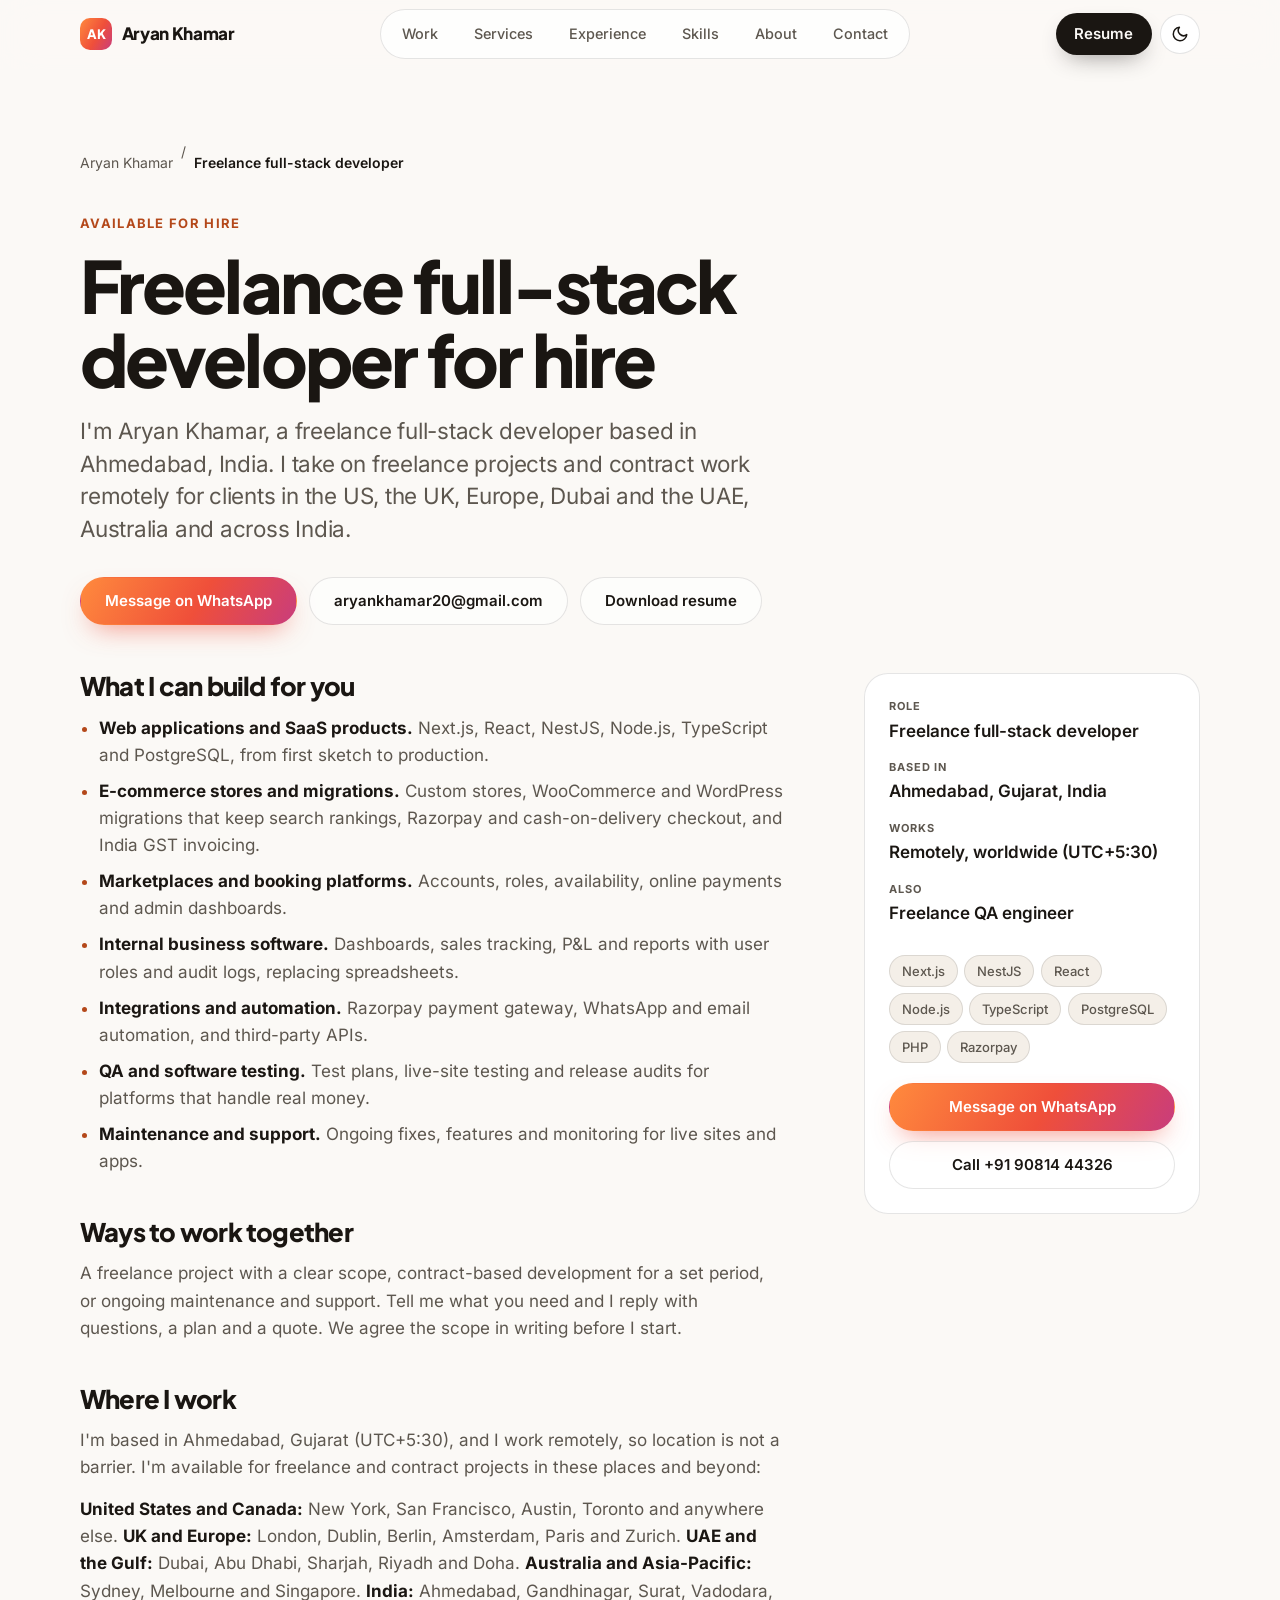
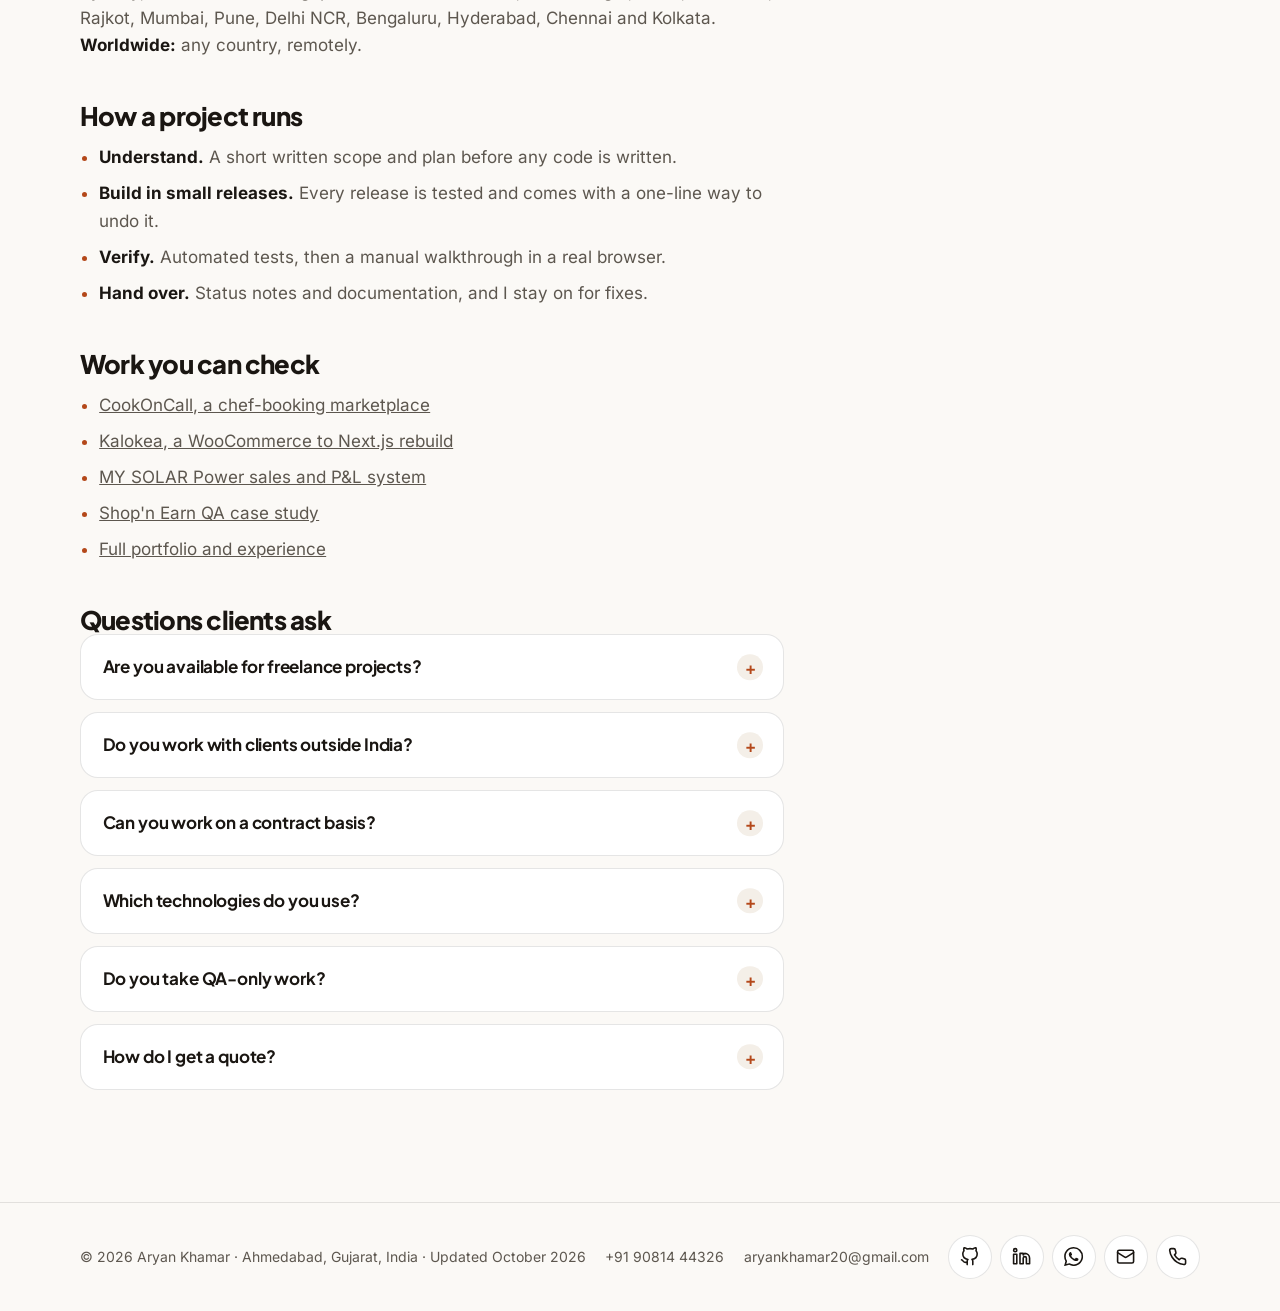
==== freelance-full-stack-developer/index.html @ 91a492bd "Portfolio site for aryankhamar.dev Hand-written static site (HTML, CSS, JS) with case studies, hire " ====
<!doctype html>
<html lang="en">
<head>
<meta charset="utf-8">
<meta name="viewport" content="width=device-width, initial-scale=1">
<title>Hire a Remote Freelance Full-Stack Developer | Aryan Khamar</title>
<meta name="description" content="Hire a remote freelance full-stack developer from India: Next.js, NestJS and PostgreSQL apps, e-commerce and QA for the US, UK, Europe, Dubai and Australia.">
<link rel="canonical" href="https://aryankhamar.dev/freelance-full-stack-developer/">
<meta name="robots" content="index, follow, max-image-preview:large, max-snippet:-1, max-video-preview:-1">
<meta name="author" content="Aryan Khamar">
<meta name="color-scheme" content="light dark">
<meta name="theme-color" content="#fbfaf8" media="(prefers-color-scheme: light)">
<meta name="theme-color" content="#121110" media="(prefers-color-scheme: dark)">
<meta name="geo.region" content="IN-GJ">
<meta name="geo.placename" content="Ahmedabad">
<link rel="icon" type="image/svg+xml" href="../favicon.svg">
<link rel="icon" type="image/png" sizes="32x32" href="../favicon-32.png">
<link rel="apple-touch-icon" href="../apple-touch-icon.png">
<link rel="manifest" href="../site.webmanifest">
<meta property="og:type" content="website">
<meta property="og:site_name" content="Aryan Khamar">
<meta property="og:locale" content="en_IN">
<meta property="og:title" content="Hire a Remote Freelance Full-Stack Developer | Aryan Khamar">
<meta property="og:description" content="Hire a remote freelance full-stack developer from India: Next.js, NestJS and PostgreSQL apps, e-commerce and QA for the US, UK, Europe, Dubai and Australia.">
<meta property="og:url" content="https://aryankhamar.dev/freelance-full-stack-developer/">
<meta property="og:image" content="https://aryankhamar.dev/og-image.jpg">
<meta property="og:image:type" content="image/jpeg">
<meta property="og:image:width" content="1200">
<meta property="og:image:height" content="630">
<meta property="og:image:alt" content="Aryan Khamar, remote freelance full-stack developer from India">
<meta name="twitter:card" content="summary_large_image">
<meta name="twitter:title" content="Hire a Remote Freelance Full-Stack Developer | Aryan Khamar">
<meta name="twitter:description" content="Hire a remote freelance full-stack developer from India: Next.js, NestJS and PostgreSQL apps, e-commerce and QA for the US, UK, Europe, Dubai and Australia.">
<meta name="twitter:image" content="https://aryankhamar.dev/og-image.jpg">
<script>
  (function () {
    var d = document.documentElement;
    d.classList.add('js');
    try {
      var t = localStorage.getItem('theme');
      if (t !== 'light' && t !== 'dark') t = matchMedia('(prefers-color-scheme: dark)').matches ? 'dark' : 'light';
      d.setAttribute('data-theme', t);
    } catch (e) {}
  })();
</script>
<link rel="preload" href="../fonts/inter.woff2" as="font" type="font/woff2" crossorigin>
<link rel="preload" href="../fonts/plus-jakarta-sans.woff2" as="font" type="font/woff2" crossorigin>
<link rel="stylesheet" href="../styles.css">
<script type="application/ld+json">
{
  "@context": "https://schema.org",
  "@graph": [
    {
      "@type": "WebPage",
      "@id": "https://aryankhamar.dev/freelance-full-stack-developer/#webpage",
      "url": "https://aryankhamar.dev/freelance-full-stack-developer/",
      "name": "Hire a Remote Freelance Full-Stack Developer | Aryan Khamar",
      "description": "Hire a remote freelance full-stack developer from India: Next.js, NestJS and PostgreSQL apps, e-commerce and QA for the US, UK, Europe, Dubai and Australia.",
      "inLanguage": "en",
      "dateModified": "2026-10-22",
      "isPartOf": {
        "@id": "https://aryankhamar.dev/#website"
      },
      "author": {
        "@id": "https://aryankhamar.dev/#person"
      },
      "about": {
        "@id": "https://aryankhamar.dev/#service"
      },
      "breadcrumb": {
        "@id": "https://aryankhamar.dev/freelance-full-stack-developer/#breadcrumb"
      },
      "primaryImageOfPage": {
        "@type": "ImageObject",
        "url": "https://aryankhamar.dev/og-image.jpg"
      }
    },
    {
      "@type": "BreadcrumbList",
      "@id": "https://aryankhamar.dev/freelance-full-stack-developer/#breadcrumb",
      "itemListElement": [
        {
          "@type": "ListItem",
          "position": 1,
          "name": "Aryan Khamar",
          "item": "https://aryankhamar.dev/"
        },
        {
          "@type": "ListItem",
          "position": 2,
          "name": "Freelance full-stack developer",
          "item": "https://aryankhamar.dev/freelance-full-stack-developer/"
        }
      ]
    },
    {
      "@type": "FAQPage",
      "@id": "https://aryankhamar.dev/freelance-full-stack-developer/#faq",
      "mainEntity": [
        {
          "@type": "Question",
          "name": "Are you available for freelance projects?",
          "acceptedAnswer": {
            "@type": "Answer",
            "text": "Yes. I take on freelance projects and contract work: web applications, e-commerce stores, internal business software and QA testing. Message me on WhatsApp or email with what you need."
          }
        },
        {
          "@type": "Question",
          "name": "Do you work with clients outside India?",
          "acceptedAnswer": {
            "@type": "Answer",
            "text": "Yes. I take on remote work from clients in the US, the UK, Europe, Dubai and the UAE, Australia and anywhere else, over video calls, Slack, WhatsApp and email, with weekly written updates. I'm in India (UTC+5:30), which overlaps well with UAE, UK and European working hours."
          }
        },
        {
          "@type": "Question",
          "name": "Can you work on a contract basis?",
          "acceptedAnswer": {
            "@type": "Answer",
            "text": "Yes. I can take a fixed-scope project, a contract for a set period, or ongoing maintenance and support for a live product. We agree the scope and terms in writing before I start."
          }
        },
        {
          "@type": "Question",
          "name": "Which technologies do you use?",
          "acceptedAnswer": {
            "@type": "Answer",
            "text": "TypeScript, Next.js, React, NestJS, Node.js, PHP, PostgreSQL, Supabase, Redis, Razorpay, Cloudflare and Railway. I choose the stack to fit the project."
          }
        },
        {
          "@type": "Question",
          "name": "Do you take QA-only work?",
          "acceptedAnswer": {
            "@type": "Answer",
            "text": "Yes. I plan and run QA for live platforms: a written test plan, safe live-site testing, a severity-ranked defect log and developer-ready bug reports."
          }
        },
        {
          "@type": "Question",
          "name": "How do I get a quote?",
          "acceptedAnswer": {
            "@type": "Answer",
            "text": "Send a short description of the project by WhatsApp or email. I reply with questions, a plan and a quote."
          }
        }
      ]
    }
  ]
}
</script>
</head>
<body>
<a class="skip" href="#main">Skip to content</a>
<svg class="sprite" aria-hidden="true" focusable="false"><defs>
<symbol id="i-github" viewBox="0 0 24 24"><path d="M9 19c-5 1.5-5-2.5-7-3m14 6v-3.87a3.37 3.37 0 0 0-.94-2.61c3.14-.35 6.44-1.54 6.44-7A5.44 5.44 0 0 0 20 4.77 5.07 5.07 0 0 0 19.91 1S18.73.65 16 2.48a13.38 13.38 0 0 0-7 0C6.27.65 5.09 1 5.09 1A5.07 5.07 0 0 0 5 4.77a5.44 5.44 0 0 0-1.5 3.78c0 5.42 3.3 6.61 6.44 7A3.37 3.37 0 0 0 9 18.13V22"/></symbol>
<symbol id="i-linkedin" viewBox="0 0 24 24"><path d="M16 8a6 6 0 0 1 6 6v7h-4v-7a2 2 0 0 0-2-2 2 2 0 0 0-2 2v7h-4V8h4v1.98A5.5 5.5 0 0 1 16 8Z"/><rect width="4" height="12" x="2" y="9"/><circle cx="4" cy="4" r="2"/></symbol>
<symbol id="i-instagram" viewBox="0 0 24 24"><rect width="20" height="20" x="2" y="2" rx="5" ry="5"/><path d="M16 11.37A4 4 0 1 1 12.63 8 4 4 0 0 1 16 11.37Z"/><path d="M17.5 6.5h.01"/></symbol>
<symbol id="i-mail" viewBox="0 0 24 24"><rect width="20" height="16" x="2" y="4" rx="2"/><path d="m22 7-8.97 5.7a1.94 1.94 0 0 1-2.06 0L2 7"/></symbol>
<symbol id="i-phone" viewBox="0 0 24 24"><path d="M22 16.92v3a2 2 0 0 1-2.18 2 19.79 19.79 0 0 1-8.63-3.07 19.5 19.5 0 0 1-6-6 19.79 19.79 0 0 1-3.07-8.67A2 2 0 0 1 4.11 2h3a2 2 0 0 1 2 1.72c.127.96.361 1.903.7 2.81a2 2 0 0 1-.45 2.11L8.09 9.91a16 16 0 0 0 6 6l1.27-1.27a2 2 0 0 1 2.11-.45c.907.339 1.85.573 2.81.7A2 2 0 0 1 22 16.92Z"/></symbol>
<symbol id="i-whatsapp" viewBox="0 0 24 24"><path fill="currentColor" stroke="none" d="M17.472 14.382c-.297-.149-1.758-.867-2.03-.967-.273-.099-.471-.148-.67.15-.197.297-.767.966-.94 1.164-.173.199-.347.223-.644.075-.297-.15-1.255-.463-2.39-1.475-.883-.788-1.48-1.761-1.653-2.059-.173-.297-.018-.458.13-.606.134-.133.298-.347.446-.52.149-.174.198-.298.298-.497.099-.198.05-.371-.025-.52-.075-.149-.669-1.612-.916-2.207-.242-.579-.487-.5-.669-.51-.173-.008-.371-.01-.57-.01-.198 0-.52.074-.792.372-.272.297-1.04 1.016-1.04 2.479 0 1.462 1.065 2.875 1.213 3.074.149.198 2.096 3.2 5.077 4.487.709.306 1.262.489 1.694.625.712.227 1.36.195 1.871.118.571-.085 1.758-.719 2.006-1.413.248-.694.248-1.289.173-1.413-.074-.124-.272-.198-.57-.347m-5.421 7.403h-.004a9.87 9.87 0 01-5.031-1.378l-.361-.214-3.741.982.998-3.648-.235-.374a9.86 9.86 0 01-1.51-5.26c.001-5.45 4.436-9.884 9.888-9.884 2.64 0 5.122 1.03 6.988 2.898a9.825 9.825 0 012.893 6.994c-.003 5.45-4.437 9.884-9.885 9.884m8.413-18.297A11.815 11.815 0 0012.05 0C5.495 0 .16 5.335.157 11.892c0 2.096.547 4.142 1.588 5.945L.057 24l6.305-1.654a11.882 11.882 0 005.683 1.448h.005c6.554 0 11.89-5.335 11.893-11.893a11.821 11.821 0 00-3.48-8.413Z"/></symbol>
<symbol id="i-pin" viewBox="0 0 24 24"><path d="M20 10c0 4.993-5.539 10.193-7.399 11.799a1 1 0 0 1-1.202 0C9.539 20.193 4 14.993 4 10a8 8 0 0 1 16 0Z"/><circle cx="12" cy="10" r="3"/></symbol>
</defs></svg>
<div class="progress" id="progress" aria-hidden="true"></div>

<header class="site-header" id="top">
  <div class="wrap bar">
    <a class="brand" href="../"><i aria-hidden="true">AK</i><span class="brand-name">Aryan Khamar</span></a>
    <nav class="nav" id="nav" aria-label="Main">
      <a href="../#work">Work</a>
      <a href="../#services">Services</a>
      <a href="../#experience">Experience</a>
      <a href="../#skills">Skills</a>
      <a href="../#about">About</a>
      <a href="../#contact">Contact</a>
      <a class="nav-extra" href="tel:+919081444326">Call +91 90814 44326</a>
    </nav>
    <div class="bar-actions">
      <a class="btn btn-primary btn-sm" href="../Aryan-Khamar-Resume.pdf" download>Resume</a>
      <button class="icon-btn theme-btn" id="themeBtn" type="button" aria-label="Switch colour theme">
        <svg class="moon" viewBox="0 0 24 24" fill="none" stroke="currentColor" stroke-width="2" stroke-linecap="round" stroke-linejoin="round" aria-hidden="true"><path d="M21 12.8A9 9 0 1 1 11.2 3a7 7 0 0 0 9.8 9.8Z"/></svg>
        <svg class="sun" viewBox="0 0 24 24" fill="none" stroke="currentColor" stroke-width="2" stroke-linecap="round" aria-hidden="true"><circle cx="12" cy="12" r="4"/><path d="M12 2v2M12 20v2M4.9 4.9l1.4 1.4M17.7 17.7l1.4 1.4M2 12h2M20 12h2M4.9 19.1l1.4-1.4M17.7 6.3l1.4-1.4"/></svg>
      </button>
      <button class="icon-btn menu-btn" id="menuBtn" type="button" aria-label="Open menu" aria-expanded="false" aria-controls="nav">
        <svg viewBox="0 0 24 24" fill="none" stroke="currentColor" stroke-width="2" stroke-linecap="round" aria-hidden="true"><path d="M4 7h16M4 12h16M4 17h16"/></svg>
      </button>
    </div>
  </div>
</header>

<main id="main">
  <section class="case-hero">
    <div class="wrap">
      <nav class="crumbs" aria-label="Breadcrumb"><a href="../">Aryan Khamar</a><span aria-hidden="true">/</span><span aria-current="page">Freelance full-stack developer</span></nav>
      <p class="eyebrow">Available for hire</p>
      <h1 class="case-title">Freelance full-stack developer for hire</h1>
      <p class="case-lead">I'm Aryan Khamar, a freelance full-stack developer based in Ahmedabad, India. I take on freelance projects and contract work remotely for clients in the US, the UK, Europe, Dubai and the UAE, Australia and across India.</p>
      <div class="cta"><a class="btn btn-grad" href="https://wa.me/919081444326?text=Hi%20Aryan%2C%20I%20saw%20your%20portfolio%20and%20would%20like%20to%20talk%20about%20a%20project." target="_blank" rel="noopener noreferrer">Message on WhatsApp</a><a class="btn btn-ghost" href="mailto:aryankhamar20@gmail.com">aryankhamar20@gmail.com</a><a class="btn btn-ghost" href="../Aryan-Khamar-Resume.pdf" download>Download resume</a></div>
    </div>
  </section>

  <section class="case-main">
    <div class="wrap case-body">
      <article class="prose">
        <h2>What I can build for you</h2>
        <ul><li><strong>Web applications and SaaS products.</strong> Next.js, React, NestJS, Node.js, TypeScript and PostgreSQL, from first sketch to production.</li><li><strong>E-commerce stores and migrations.</strong> Custom stores, WooCommerce and WordPress migrations that keep search rankings, Razorpay and cash-on-delivery checkout, and India GST invoicing.</li><li><strong>Marketplaces and booking platforms.</strong> Accounts, roles, availability, online payments and admin dashboards.</li><li><strong>Internal business software.</strong> Dashboards, sales tracking, P&amp;L and reports with user roles and audit logs, replacing spreadsheets.</li><li><strong>Integrations and automation.</strong> Razorpay payment gateway, WhatsApp and email automation, and third-party APIs.</li><li><strong>QA and software testing.</strong> Test plans, live-site testing and release audits for platforms that handle real money.</li><li><strong>Maintenance and support.</strong> Ongoing fixes, features and monitoring for live sites and apps.</li></ul>
        <h2>Ways to work together</h2>
        <p>A freelance project with a clear scope, contract-based development for a set period, or ongoing maintenance and support. Tell me what you need and I reply with questions, a plan and a quote. We agree the scope in writing before I start.</p>
        <h2>Where I work</h2>
        <p>I'm based in Ahmedabad, Gujarat (UTC+5:30), and I work remotely, so location is not a barrier. I'm available for freelance and contract projects in these places and beyond:</p>
        <p><strong>United States and Canada:</strong> New York, San Francisco, Austin, Toronto and anywhere else. <strong>UK and Europe:</strong> London, Dublin, Berlin, Amsterdam, Paris and Zurich. <strong>UAE and the Gulf:</strong> Dubai, Abu Dhabi, Sharjah, Riyadh and Doha. <strong>Australia and Asia-Pacific:</strong> Sydney, Melbourne and Singapore. <strong>India:</strong> Ahmedabad, Gandhinagar, Surat, Vadodara, Rajkot, Mumbai, Pune, Delhi NCR, Bengaluru, Hyderabad, Chennai and Kolkata. <strong>Worldwide:</strong> any country, remotely.</p>
        <h2>How a project runs</h2>
        <ul><li><strong>Understand.</strong> A short written scope and plan before any code is written.</li><li><strong>Build in small releases.</strong> Every release is tested and comes with a one-line way to undo it.</li><li><strong>Verify.</strong> Automated tests, then a manual walkthrough in a real browser.</li><li><strong>Hand over.</strong> Status notes and documentation, and I stay on for fixes.</li></ul>
        <h2>Work you can check</h2>
        <ul><li><a href="../work/cookoncall/">CookOnCall, a chef-booking marketplace</a></li><li><a href="../work/kalokea/">Kalokea, a WooCommerce to Next.js rebuild</a></li><li><a href="../work/my-solar-sales-pl-system/">MY SOLAR Power sales and P&amp;L system</a></li><li><a href="../work/shopnearn-qa/">Shop'n Earn QA case study</a></li><li><a href="../">Full portfolio and experience</a></li></ul>
        <h2>Questions clients ask</h2>
        <div class="faq-list">
        <details class="faq-item"><summary>Are you available for freelance projects?</summary><p>Yes. I take on freelance projects and contract work: web applications, e-commerce stores, internal business software and QA testing. Message me on WhatsApp or email with what you need.</p></details>
        <details class="faq-item"><summary>Do you work with clients outside India?</summary><p>Yes. I take on remote work from clients in the US, the UK, Europe, Dubai and the UAE, Australia and anywhere else, over video calls, Slack, WhatsApp and email, with weekly written updates. I'm in India (UTC+5:30), which overlaps well with UAE, UK and European working hours.</p></details>
        <details class="faq-item"><summary>Can you work on a contract basis?</summary><p>Yes. I can take a fixed-scope project, a contract for a set period, or ongoing maintenance and support for a live product. We agree the scope and terms in writing before I start.</p></details>
        <details class="faq-item"><summary>Which technologies do you use?</summary><p>TypeScript, Next.js, React, NestJS, Node.js, PHP, PostgreSQL, Supabase, Redis, Razorpay, Cloudflare and Railway. I choose the stack to fit the project.</p></details>
        <details class="faq-item"><summary>Do you take QA-only work?</summary><p>Yes. I plan and run QA for live platforms: a written test plan, safe live-site testing, a severity-ranked defect log and developer-ready bug reports.</p></details>
        <details class="faq-item"><summary>How do I get a quote?</summary><p>Send a short description of the project by WhatsApp or email. I reply with questions, a plan and a quote.</p></details>
        </div>
      </article>
      <aside class="case-aside" aria-label="Contact">
        <div class="aside-card">
          <dl class="meta-list"><div><dt>Role</dt><dd>Freelance full-stack developer</dd></div><div><dt>Based in</dt><dd>Ahmedabad, Gujarat, India</dd></div><div><dt>Works</dt><dd>Remotely, worldwide (UTC+5:30)</dd></div><div><dt>Also</dt><dd>Freelance QA engineer</dd></div></dl>
          <ul class="chips" aria-label="Technology"><li>Next.js</li><li>NestJS</li><li>React</li><li>Node.js</li><li>TypeScript</li><li>PostgreSQL</li><li>PHP</li><li>Razorpay</li></ul>
          <div class="aside-cta"><a class="btn btn-grad" href="https://wa.me/919081444326?text=Hi%20Aryan%2C%20I%20saw%20your%20portfolio%20and%20would%20like%20to%20talk%20about%20a%20project." target="_blank" rel="noopener noreferrer">Message on WhatsApp</a><a class="btn btn-ghost" href="tel:+919081444326">Call +91 90814 44326</a></div>
        </div>
      </aside>
    </div>
  </section>
</main>

<footer class="site-footer">
  <div class="wrap foot">
    <span>© <span id="year">2026</span> Aryan Khamar · Ahmedabad, Gujarat, India · Updated October 2026</span>
    <span class="foot-contact"><a href="tel:+919081444326">+91 90814 44326</a><a href="mailto:aryankhamar20@gmail.com">aryankhamar20@gmail.com</a></span>
    <ul class="social" aria-label="Find me online"><li><a href="https://github.com/aryankhamar20-cloud" target="_blank" rel="me noopener noreferrer" aria-label="GitHub: github.com/aryankhamar20-cloud" title="GitHub"><svg aria-hidden="true"><use href="#i-github"/></svg></a></li><li><a href="https://linkedin.com/in/aryan-khamar" target="_blank" rel="me noopener noreferrer" aria-label="LinkedIn: linkedin.com/in/aryan-khamar" title="LinkedIn"><svg aria-hidden="true"><use href="#i-linkedin"/></svg></a></li><li><a href="https://wa.me/919081444326?text=Hi%20Aryan%2C%20I%20saw%20your%20portfolio%20and%20would%20like%20to%20talk%20about%20a%20project." target="_blank" rel="me noopener noreferrer" aria-label="WhatsApp: +91 90814 44326" title="WhatsApp"><svg aria-hidden="true"><use href="#i-whatsapp"/></svg></a></li><li><a href="mailto:aryankhamar20@gmail.com" aria-label="Email: aryankhamar20@gmail.com" title="Email"><svg aria-hidden="true"><use href="#i-mail"/></svg></a></li><li><a href="tel:+919081444326" aria-label="Call: +91 90814 44326" title="Call"><svg aria-hidden="true"><use href="#i-phone"/></svg></a></li></ul>
  </div>
</footer>
<a class="fab" href="https://wa.me/919081444326?text=Hi%20Aryan%2C%20I%20saw%20your%20portfolio%20and%20would%20like%20to%20talk%20about%20a%20project." target="_blank" rel="noopener noreferrer" aria-label="Chat with Aryan on WhatsApp"><svg aria-hidden="true"><use href="#i-whatsapp"/></svg></a>

<script src="../script.js" defer></script>
</body>
</html>
---- styles.css ----
/* Aryan Khamar portfolio, v2. Hand-written, no framework. Edit the tokens in :root to retheme. */
@font-face { font-family: "Inter"; font-style: normal; font-weight: 400 700; font-display: swap; src: url("fonts/inter.woff2") format("woff2"); }
@font-face { font-family: "Plus Jakarta Sans"; font-style: normal; font-weight: 500 800; font-display: swap; src: url("fonts/plus-jakarta-sans.woff2") format("woff2"); }

:root {
  color-scheme: light;
  --bg: #fbf9f6;
  --surface: #ffffff;
  --soft: #f4efe8;
  --ink: #1a1612;
  --ink-2: #5d574f;
  --line: rgba(26, 22, 18, .11);
  --accent: #b4481a;
  --g1: #ff8a3d; --g2: #ef4f3a; --g3: #c93d7c;
  --grad: linear-gradient(120deg, var(--g1), var(--g2) 55%, var(--g3));
  --glow-a: rgba(255, 138, 61, .30); --glow-b: rgba(201, 61, 124, .18); --glow-c: rgba(255, 190, 90, .26);
  --shadow: 0 1px 2px rgba(20, 12, 4, .05), 0 24px 48px -20px rgba(20, 12, 4, .22);
  --glass: rgba(255, 255, 255, .72);
  --radius: 28px;
  --display: "Plus Jakarta Sans", system-ui, -apple-system, "Segoe UI Variable Display", "Segoe UI", Roboto, sans-serif;
  --font: "Inter", system-ui, -apple-system, "Segoe UI Variable Text", "Segoe UI", Roboto, "Helvetica Neue", Arial, sans-serif;
  --c-cook: #f2711c; --c-kal: #b98a5e; --c-sol: #e8a400; --c-qa: #1fa971;
}
:root[data-theme="dark"] {
  color-scheme: dark;
  --bg: #0d0c0b;
  --surface: #171513;
  --soft: #121110;
  --ink: #f6f2ec;
  --ink-2: #b3ab9f;
  --line: rgba(255, 255, 255, .11);
  --accent: #ff9a5a;
  --glow-a: rgba(255, 122, 40, .30); --glow-b: rgba(201, 61, 124, .26); --glow-c: rgba(255, 180, 70, .16);
  --shadow: 0 1px 2px rgba(0, 0, 0, .5), 0 28px 56px -22px rgba(0, 0, 0, .8);
  --glass: rgba(30, 27, 24, .66);
  --c-kal: #d4a574; --c-sol: #ffc233; --c-qa: #3ad69a;
}

*, *::before, *::after { box-sizing: border-box; }
html { scroll-behavior: smooth; scroll-padding-top: 5rem; -webkit-text-size-adjust: 100%; }
body { margin: 0; background: var(--bg); color: var(--ink); font-family: var(--font); font-size: 1.0625rem; line-height: 1.6; -webkit-font-smoothing: antialiased; text-rendering: optimizeLegibility; overflow-x: clip; transition: background-color .3s ease, color .3s ease; }
img { max-width: 100%; height: auto; display: block; }
a { color: inherit; }
h1, h2, h3, p, ul, dl, dd, figure { margin: 0; }
ul { padding: 0; list-style: none; }

.wrap { width: min(1120px, 100% - 3rem); margin-inline: auto; }
.skip { position: absolute; left: 1rem; top: -4rem; background: var(--ink); color: var(--bg); padding: .6rem 1rem; border-radius: 10px; z-index: 100; }
.skip:focus { top: 1rem; }
:focus-visible { outline: 2px solid var(--accent); outline-offset: 3px; border-radius: 8px; }
.grad { background: var(--grad); -webkit-background-clip: text; background-clip: text; color: transparent; }

/* Scroll progress */
.progress { position: fixed; inset: 0 0 auto 0; height: 3px; background: var(--grad); transform-origin: 0 50%; transform: scaleX(0); z-index: 200; pointer-events: none; }

/* Header */
.site-header { position: sticky; top: 0; z-index: 50; background: color-mix(in srgb, var(--bg) 78%, transparent); backdrop-filter: saturate(180%) blur(18px); -webkit-backdrop-filter: saturate(180%) blur(18px); border-bottom: 1px solid transparent; transition: border-color .25s ease; }
.site-header.scrolled { border-bottom-color: var(--line); }
.bar { display: flex; align-items: center; justify-content: space-between; height: 4.25rem; gap: 1rem; }
.brand { display: inline-flex; align-items: center; gap: .6rem; font-family: var(--display); font-weight: 800; letter-spacing: -.02em; text-decoration: none; font-size: 1.0625rem; min-height: 2.75rem; }
.brand i { display: grid; place-items: center; width: 2rem; height: 2rem; border-radius: 10px; background: var(--grad); color: #fff; font-style: normal; font-size: .8125rem; letter-spacing: 0; }
.nav { display: flex; align-items: center; gap: .25rem; padding: .3rem; border: 1px solid var(--line); border-radius: 999px; background: color-mix(in srgb, var(--surface) 70%, transparent); }
.nav a { text-decoration: none; font-size: .9rem; font-weight: 500; color: var(--ink-2); padding: .45rem 1rem; border-radius: 999px; transition: color .2s ease, background-color .2s ease; }
.nav a:hover { color: var(--ink); }
.nav a[aria-current="true"] { color: var(--ink); background: var(--soft); }
.bar-actions { display: flex; align-items: center; gap: .5rem; }
.icon-btn { display: inline-grid; place-items: center; width: 2.5rem; height: 2.5rem; border-radius: 999px; border: 1px solid var(--line); background: var(--surface); color: var(--ink); cursor: pointer; transition: transform .2s ease; }
.icon-btn:hover { transform: rotate(12deg) scale(1.05); }
.icon-btn svg { width: 1.125rem; height: 1.125rem; }
.theme-btn .sun { display: none; }
:root[data-theme="dark"] .theme-btn .sun { display: block; }
:root[data-theme="dark"] .theme-btn .moon { display: none; }
.menu-btn { display: none; }

/* Buttons */
.btn { display: inline-flex; align-items: center; justify-content: center; gap: .5rem; min-height: 2.9rem; padding: .7rem 1.5rem; border-radius: 999px; font-weight: 600; font-size: .9375rem; text-decoration: none; border: 1px solid transparent; transition: transform .2s ease, box-shadow .25s ease, background-color .2s ease, border-color .2s ease; }
.btn:hover { transform: translateY(-2px); }
.btn:active { transform: scale(.98); }
.btn-primary { background: var(--ink); color: var(--bg); box-shadow: 0 10px 24px -10px rgba(0, 0, 0, .45); }
.btn-primary:hover { box-shadow: 0 16px 32px -12px rgba(239, 79, 58, .55); }
.btn-grad { background: var(--grad); color: #fff; box-shadow: 0 12px 28px -12px rgba(239, 79, 58, .7); }
.btn-ghost { border-color: var(--line); color: var(--ink); background: color-mix(in srgb, var(--surface) 60%, transparent); }
.btn-ghost:hover { background: var(--surface); border-color: color-mix(in srgb, var(--accent) 50%, var(--line)); }
.btn-sm { min-height: 2.5rem; padding: .5rem 1.1rem; }
.btn svg { width: 1rem; height: 1rem; }

/* Hero */
.hero { position: relative; isolation: isolate; padding: clamp(3rem, 7vw, 5.5rem) 0 clamp(2.5rem, 5vw, 4rem); overflow: clip; }
.hero-bg { position: absolute; inset: 0; z-index: -1; pointer-events: none; }
.orb { position: absolute; border-radius: 50%; }
.orb-a { width: 46rem; height: 46rem; right: -14rem; top: -16rem; background: radial-gradient(circle, var(--glow-a) 0%, transparent 68%); animation: drift 18s ease-in-out infinite alternate; }
.orb-b { width: 38rem; height: 38rem; left: -16rem; top: 14rem; background: radial-gradient(circle, var(--glow-b) 0%, transparent 68%); animation: drift 22s ease-in-out infinite alternate-reverse; }
.orb-c { width: 30rem; height: 30rem; left: 38%; bottom: -14rem; background: radial-gradient(circle, var(--glow-c) 0%, transparent 68%); animation: drift 26s ease-in-out infinite alternate; }
.grid-bg { position: absolute; inset: 0; background-image: linear-gradient(var(--line) 1px, transparent 1px), linear-gradient(90deg, var(--line) 1px, transparent 1px); background-size: 56px 56px; -webkit-mask-image: radial-gradient(ellipse 70% 60% at 60% 30%, #000 20%, transparent 75%); mask-image: radial-gradient(ellipse 70% 60% at 60% 30%, #000 20%, transparent 75%); opacity: .55; }
@keyframes drift { from { transform: translate3d(0, 0, 0) scale(1); } to { transform: translate3d(3rem, 2rem, 0) scale(1.12); } }

.hero-grid { display: grid; grid-template-columns: 1.1fr .9fr; gap: 3rem; align-items: center; }
.status { display: inline-flex; align-items: center; gap: .6rem; font-size: .875rem; font-weight: 500; color: var(--ink-2); padding: .4rem .9rem .4rem .7rem; border: 1px solid var(--line); border-radius: 999px; background: var(--glass); margin-bottom: 1.5rem; }
.pulse { position: relative; width: .55rem; height: .55rem; border-radius: 50%; background: #2fbf71; }
.pulse::after { content: ""; position: absolute; inset: -4px; border-radius: 50%; border: 2px solid #2fbf71; opacity: 0; animation: ping 2.2s ease-out infinite; }
@keyframes ping { 0% { transform: scale(.6); opacity: .8; } 100% { transform: scale(1.8); opacity: 0; } }
h1 { font-family: var(--display); font-size: clamp(3.1rem, 8.4vw, 6.25rem); line-height: .98; letter-spacing: -.045em; font-weight: 800; }
.lead { font-family: var(--display); font-size: clamp(1.3rem, 2.4vw, 1.75rem); line-height: 1.3; color: var(--ink-2); margin-top: 1.25rem; letter-spacing: -.02em; font-weight: 500; }
.lead strong { color: var(--ink); font-weight: 700; }
.intro { margin-top: 1.25rem; max-width: 50ch; color: var(--ink-2); }
.cta { display: flex; flex-wrap: wrap; gap: .75rem; margin-top: 2rem; }

.facts { display: grid; grid-template-columns: repeat(2, 1fr); gap: .75rem; margin-top: 2.5rem; max-width: 23rem; }
.facts div { display: flex; flex-direction: column; padding: 1rem 1.1rem; border: 1px solid var(--line); border-radius: 20px; background: var(--glass); }
.facts dt { font-family: var(--display); font-size: clamp(1.6rem, 3vw, 2.1rem); font-weight: 800; letter-spacing: -.03em; line-height: 1.1; }
.facts dd { font-size: .8125rem; color: var(--ink-2); margin-top: .3rem; line-height: 1.35; }

/* Portrait stage */
.stage { position: relative; justify-self: center; width: min(100%, 26rem); aspect-ratio: 1 / 1.12; }
.stage .blob { position: absolute; inset: 6% 2% 0; border-radius: 46% 46% 32px 32px; background: var(--grad); opacity: .92; }
.stage .blob::after { content: ""; position: absolute; inset: 0; border-radius: inherit; background: radial-gradient(circle at 30% 20%, rgba(255, 255, 255, .45), transparent 55%); }
.stage .ring { position: absolute; inset: -2% -4% 6%; border: 1.5px dashed color-mix(in srgb, var(--accent) 55%, transparent); border-radius: 50%; animation: spin 60s linear infinite; }
@keyframes spin { to { transform: rotate(360deg); } }
.stage img { position: absolute; left: 0; right: 0; bottom: 0; width: 100%; height: 100%; object-fit: contain; object-position: bottom; filter: drop-shadow(0 20px 30px rgba(0, 0, 0, .28)); }
.chip-float { position: absolute; display: inline-flex; align-items: center; gap: .55rem; padding: .55rem .9rem .55rem .6rem; border: 1px solid var(--line); border-radius: 16px; background: var(--glass); backdrop-filter: blur(14px); -webkit-backdrop-filter: blur(14px); box-shadow: var(--shadow); font-size: .8125rem; font-weight: 600; line-height: 1.25; animation: bob 7s ease-in-out infinite; }
.chip-float small { display: block; font-weight: 500; color: var(--ink-2); font-size: .72rem; }
.chip-float i { display: grid; place-items: center; width: 2rem; height: 2rem; border-radius: 10px; font-style: normal; font-size: .95rem; color: #fff; background: var(--grad); flex: none; }
.cf1 { left: -6%; top: 12%; }
.cf2 { right: -4%; top: 44%; animation-delay: -2.4s; }
.cf3 { left: 2%; bottom: 8%; animation-delay: -4.6s; }
@keyframes bob { 0%, 100% { transform: translateY(0); } 50% { transform: translateY(-9px); } }

/* Tech strip */
.strip { border-block: 1px solid var(--line); background: color-mix(in srgb, var(--surface) 55%, transparent); overflow: hidden; -webkit-mask-image: linear-gradient(90deg, transparent, #000 8%, #000 92%, transparent); mask-image: linear-gradient(90deg, transparent, #000 8%, #000 92%, transparent); }
.track { display: flex; width: max-content; animation: marquee 38s linear infinite; }
.strip:hover .track { animation-play-state: paused; }
.track ul { display: flex; align-items: center; gap: 2.5rem; padding: 1.1rem 1.25rem; }
.track li { font-family: var(--display); font-weight: 700; font-size: 1.05rem; letter-spacing: -.01em; color: var(--ink-2); white-space: nowrap; display: inline-flex; align-items: center; gap: 2.5rem; }
.track li::after { content: ""; width: .35rem; height: .35rem; border-radius: 50%; background: var(--grad); }
@keyframes marquee { to { transform: translateX(-50%); } }

/* Sections */
section { padding: clamp(4rem, 9vw, 7rem) 0; }
.section-head { max-width: 42rem; margin-bottom: 3rem; }
.eyebrow { display: inline-flex; align-items: center; gap: .6rem; font-size: .8125rem; font-weight: 700; letter-spacing: .1em; text-transform: uppercase; color: var(--accent); }
.eyebrow b { font-family: var(--display); font-weight: 800; padding: .15rem .55rem; border-radius: 999px; background: color-mix(in srgb, var(--accent) 14%, transparent); letter-spacing: .04em; }
h2 { font-family: var(--display); font-size: clamp(2.2rem, 5vw, 3.5rem); line-height: 1.05; letter-spacing: -.04em; font-weight: 800; margin-top: .9rem; }
.section-head p { margin-top: 1rem; color: var(--ink-2); max-width: 52ch; }
.alt { background: var(--soft); position: relative; }

/* Work cards (bento) */
.cards { display: grid; grid-template-columns: repeat(12, 1fr); gap: 1.5rem; }
.card { --c: var(--c-cook); position: relative; isolation: isolate; display: flex; flex-direction: column; background: var(--surface); border: 1px solid var(--line); border-radius: var(--radius); overflow: hidden; transition: transform .35s ease, box-shadow .35s ease, border-color .35s ease; grid-column: span 6; }
.card.c-cook { --c: var(--c-cook); grid-column: span 7; }
.card.c-kal { --c: var(--c-kal); grid-column: span 5; }
.card.c-sol { --c: var(--c-sol); grid-column: span 5; }
.card.c-qa { --c: var(--c-qa); grid-column: span 7; }
.card::before { content: ""; position: absolute; inset: 0 0 auto 0; height: 4px; background: var(--c); z-index: 2; }
.card::after { content: ""; position: absolute; inset: 0; z-index: 0; pointer-events: none; opacity: 0; transition: opacity .3s ease; background: radial-gradient(520px circle at var(--mx, 50%) var(--my, 0%), color-mix(in srgb, var(--c) 20%, transparent), transparent 45%); }
.card:hover { transform: translateY(-5px); box-shadow: var(--shadow); border-color: color-mix(in srgb, var(--c) 55%, var(--line)); }
.card:hover::after { opacity: 1; }
.card > * { position: relative; z-index: 1; }
.card-visual { position: relative; padding: 1.25rem 1.25rem 0; background: linear-gradient(180deg, color-mix(in srgb, var(--c) 16%, var(--soft)), var(--soft)); border-bottom: 1px solid var(--line); overflow: hidden; display: block; }
.frame { position: relative; display: block; border-radius: 14px 14px 0 0; overflow: hidden; background: var(--surface); box-shadow: 0 -1px 0 var(--line), var(--shadow); margin-top: .25rem; }
.frame::before { content: attr(data-url); display: flex; align-items: center; justify-content: center; height: 1.9rem; font-size: .6875rem; color: var(--ink-2); background: var(--soft); border-bottom: 1px solid var(--line); padding-left: 3.4rem; }
.frame::after { content: ""; position: absolute; left: .75rem; top: .6rem; width: .7rem; height: .7rem; border-radius: 50%; background: #ff5f57; box-shadow: 1.05rem 0 0 #febc2e, 2.1rem 0 0 #28c840; }
.frame img { width: 100%; aspect-ratio: 16 / 10; object-fit: cover; object-position: left top; transition: transform .6s ease; }
.card:hover .frame img { transform: scale(1.03); }
.card-body { display: flex; flex-direction: column; gap: 1rem; padding: 1.75rem; flex: 1; }
.tag { display: inline-flex; align-items: center; gap: .5rem; font-size: .8125rem; font-weight: 700; letter-spacing: .02em; color: var(--ink); }
.tag::before { content: ""; width: .6rem; height: .6rem; border-radius: 50%; background: var(--c); box-shadow: 0 0 0 4px color-mix(in srgb, var(--c) 22%, transparent); }
h3 { font-family: var(--display); font-size: 1.65rem; line-height: 1.15; letter-spacing: -.03em; font-weight: 800; }
.card-body > p { color: var(--ink-2); }
.points { display: flex; flex-direction: column; gap: .65rem; font-size: .9688rem; }
.points li { position: relative; padding-left: 1.4rem; }
.points li::before { content: ""; position: absolute; left: 0; top: .5em; width: .75rem; height: .75rem; border-radius: 4px; background: color-mix(in srgb, var(--c) 25%, transparent); box-shadow: inset 0 0 0 2px var(--c); transform: rotate(45deg) scale(.6); }
.chips { display: flex; flex-wrap: wrap; gap: .4rem; margin-top: auto; padding-top: .5rem; }
.chips li { font-size: .8125rem; font-weight: 500; padding: .28rem .75rem; border-radius: 999px; background: var(--soft); color: var(--ink-2); border: 1px solid var(--line); }
.card-foot { display: flex; align-items: center; justify-content: space-between; gap: 1rem; flex-wrap: wrap; }
.link { display: inline-flex; align-items: center; gap: .4rem; min-height: 2.75rem; font-weight: 700; font-size: .9375rem; text-decoration: none; color: var(--ink); }
.link span { display: inline-grid; place-items: center; width: 1.7rem; height: 1.7rem; border-radius: 50%; background: var(--c); color: #fff; font-size: .8rem; transition: transform .25s ease; }
.link:hover span { transform: translate(2px, -2px); }
.note { font-size: .8125rem; color: var(--ink-2); }

/* Illustrations (no client data) */
.illus { min-height: 21rem; padding: 1.5rem; display: flex; flex-direction: column; justify-content: center; gap: .9rem; font-size: .8125rem; }
.matrix { display: grid; grid-template-columns: 1.7fr repeat(4, 1fr); gap: .55rem .25rem; align-items: center; background: var(--surface); border: 1px solid var(--line); border-radius: 18px; padding: 1.1rem; box-shadow: var(--shadow); }
.matrix .h { font-weight: 700; text-align: center; color: var(--ink-2); font-size: .72rem; }
.matrix .h.first { text-align: left; }
.matrix .r { color: var(--ink); font-weight: 500; }
.dot { justify-self: center; width: .8rem; height: .8rem; border-radius: 50%; background: var(--c); box-shadow: 0 0 0 4px color-mix(in srgb, var(--c) 20%, transparent); }
.dot.off { background: transparent; box-shadow: inset 0 0 0 1.5px var(--line); }
.sev { display: flex; flex-direction: column; gap: .7rem; background: var(--surface); border: 1px solid var(--line); border-radius: 18px; padding: 1.1rem; box-shadow: var(--shadow); }
.sev-row { display: grid; grid-template-columns: 2.1rem 1fr; align-items: center; gap: .1rem .7rem; }
.sev-row b { font-family: var(--display); font-weight: 800; font-size: .8rem; }
.sev-row span { display: block; height: .55rem; border-radius: 999px; }
.sev-row small { grid-column: 2; color: var(--ink-2); font-size: .75rem; }
.sev-row .o1 { background: #e5484d; } .sev-row .o2 { background: #f5a524; } .sev-row .o3 { background: #e8c63a; } .sev-row .o4 { background: #8b95a5; }
.flow { display: flex; gap: .4rem; flex-wrap: wrap; align-items: center; }
.flow span { padding: .3rem .75rem; border-radius: 999px; background: var(--surface); border: 1px solid var(--line); font-weight: 700; font-size: .75rem; }
.flow span:not(:last-child)::after { content: "→"; margin-left: .55rem; color: var(--ink-2); font-weight: 500; }
.illus-cap { color: var(--ink-2); font-size: .75rem; }

/* Experience */
.timeline { display: flex; flex-direction: column; }
.row { display: grid; grid-template-columns: 11rem 1fr; gap: 0 2.25rem; }
.when { color: var(--ink-2); font-size: .9375rem; font-weight: 500; padding-top: 1.55rem; text-align: right; }
.row .body { position: relative; border-left: 2px solid var(--line); padding: 1.4rem 0 1.4rem 2.25rem; }
.row .body::before { content: ""; position: absolute; left: -.62rem; top: 1.75rem; width: .9rem; height: .9rem; border-radius: 50%; background: var(--bg); border: 3px solid var(--accent); }
.row.now .body::before { background: #2fbf71; border-color: #2fbf71; box-shadow: 0 0 0 5px rgba(47, 191, 113, .2); }
.row:first-child .body { border-image: linear-gradient(180deg, transparent 0, var(--line) 1.5rem) 1; }
.row h3 { font-size: 1.25rem; letter-spacing: -.02em; }
.row .org { color: var(--ink-2); font-weight: 600; font-family: var(--font); letter-spacing: 0; font-size: 1.05rem; }
.row p { margin-top: .4rem; color: var(--ink-2); max-width: 58ch; }

/* Skills */
.skills { display: grid; grid-template-columns: repeat(3, 1fr); gap: 1.25rem; }
.skill { padding: 1.5rem; background: var(--surface); border: 1px solid var(--line); border-radius: 22px; transition: transform .3s ease, border-color .3s ease; }
.skill:hover { transform: translateY(-3px); border-color: color-mix(in srgb, var(--accent) 45%, var(--line)); }
.skill h3 { font-size: 1rem; letter-spacing: -.01em; display: flex; align-items: center; gap: .6rem; margin-bottom: 1rem; }
.skill h3 i { display: grid; place-items: center; width: 2rem; height: 2rem; border-radius: 10px; background: var(--grad); color: #fff; font-style: normal; font-size: .9rem; }
.skill ul { display: flex; flex-wrap: wrap; gap: .4rem; }
.skill li { font-size: .875rem; font-weight: 500; padding: .3rem .75rem; border-radius: 999px; background: var(--soft); border: 1px solid var(--line); }

/* About */
.about-grid { display: grid; grid-template-columns: 1.15fr .85fr; gap: 3.5rem; align-items: start; }
.about-text { display: flex; flex-direction: column; gap: 1.15rem; color: var(--ink-2); margin-top: 1.5rem; }
.about-text p:first-child { color: var(--ink); font-size: 1.25rem; line-height: 1.5; letter-spacing: -.01em; }
.side { display: flex; flex-direction: column; gap: 1.25rem; }
.edu, .rightnow { background: var(--surface); border: 1px solid var(--line); border-radius: var(--radius); padding: 1.75rem; display: flex; flex-direction: column; gap: 1.1rem; }
.rightnow { background: linear-gradient(160deg, color-mix(in srgb, var(--g1) 14%, var(--surface)), var(--surface) 60%); }
.edu h3, .rightnow h3 { font-family: var(--font); font-size: .75rem; text-transform: uppercase; letter-spacing: .1em; color: var(--accent); font-weight: 700; }
.edu p { color: var(--ink-2); font-size: .9688rem; }
.edu b { color: var(--ink); font-weight: 700; display: block; font-size: 1.0625rem; }
.rightnow ul { display: flex; flex-direction: column; gap: .7rem; }
.rightnow li { display: flex; gap: .7rem; align-items: baseline; font-size: .9688rem; }
.rightnow li::before { content: ""; flex: none; width: .5rem; height: .5rem; border-radius: 50%; background: var(--grad); transform: translateY(-1px); }

/* Contact */
.cta-card { position: relative; isolation: isolate; overflow: hidden; text-align: center; padding: clamp(3rem, 7vw, 5.5rem) clamp(1.5rem, 5vw, 4rem); border-radius: 36px; background: #15110e; color: #fff; }
.cta-card::before { content: ""; position: absolute; inset: -30% -10% auto; height: 120%; z-index: -1; background: radial-gradient(40% 50% at 20% 30%, rgba(255, 138, 61, .55), transparent 70%), radial-gradient(40% 50% at 85% 20%, rgba(201, 61, 124, .45), transparent 70%); filter: blur(30px); }
.cta-card .eyebrow { color: #ffb48a; }
.cta-card .eyebrow b { background: rgba(255, 255, 255, .12); }
.cta-card h2 { max-width: 15ch; margin-inline: auto; color: #fff; }
.cta-card p.sub { color: #d6cdc2; max-width: 44ch; margin: 1.1rem auto 0; }
.cta-card .cta { justify-content: center; }
.cta-card .btn-primary { background: #fff; color: #15110e; }
.cta-card .btn-ghost { color: #fff; border-color: rgba(255, 255, 255, .28); background: rgba(255, 255, 255, .06); }
.cta-card .btn-ghost:hover { background: rgba(255, 255, 255, .14); }
.links { display: flex; flex-wrap: wrap; justify-content: center; gap: .25rem 1.5rem; margin-top: 2rem; font-size: .9688rem; }
.links a { display: inline-flex; align-items: center; min-height: 2.75rem; color: #d6cdc2; text-decoration: none; }
.links a:hover { color: #fff; text-decoration: underline; text-underline-offset: 4px; }

.site-footer { border-top: 1px solid var(--line); padding: 2rem 0; color: var(--ink-2); font-size: .875rem; }
.foot { display: flex; justify-content: space-between; gap: 1rem; flex-wrap: wrap; }

/* Scroll reveal: content is visible unless JS is running */
.js .reveal { opacity: 0; transform: translateY(22px); transition: opacity .7s ease, transform .7s cubic-bezier(.2, .7, .2, 1); transition-delay: var(--d, 0s); }
.js .reveal.in { opacity: 1; transform: none; }

.d1 { --d: .08s; } .d2 { --d: .06s; } .d3 { --d: .12s; }

/* 404 */
.nf { min-height: 100vh; display: grid; place-content: center; text-align: center; gap: 1rem; }
.nf-title { font-size: clamp(2rem, 6vw, 3.5rem); }
.nf-lead { margin-inline: auto; }

/* Responsive */
@media (max-width: 960px) {
  .hero-grid, .about-grid { grid-template-columns: 1fr; }
  .stage { order: -1; width: min(62%, 16rem); justify-self: center; margin-bottom: 1rem; }
  .cards { grid-template-columns: 1fr; }
  .card, .card.c-cook, .card.c-kal, .card.c-sol, .card.c-qa { grid-column: auto; }
  .skills { grid-template-columns: repeat(2, 1fr); }
  .facts { max-width: none; }
}
@media (max-width: 760px) {
  .wrap { width: min(1120px, 100% - 2.5rem); }
  .menu-btn { display: inline-grid; }
  .nav { position: absolute; top: 4.25rem; left: 1rem; right: 1rem; flex-direction: column; align-items: stretch; gap: 0; padding: .5rem; border-radius: 22px; background: var(--bg); box-shadow: var(--shadow); display: none; }
  .nav.open { display: flex; }
  .nav a { padding: .9rem 1rem; font-size: 1.0625rem; color: var(--ink); }
  .row { grid-template-columns: 1fr; gap: 0; }
  .when { text-align: left; padding: 1.25rem 0 0 2.25rem; }
  .row .body { padding-top: .4rem; }
  .row .body::before { top: -1.6rem; }
  .skills { grid-template-columns: 1fr; }
  .card-body { padding: 1.5rem; }
  .facts { grid-template-columns: 1fr; }
  .facts div { flex-direction: row; align-items: baseline; gap: .8rem; }
  .facts dd { margin-top: 0; }
  .btn { flex: 1 1 auto; }
  .chip-float { display: none; }
}
@media (max-width: 440px) {
  .brand-name { position: absolute; width: 1px; height: 1px; overflow: hidden; clip: rect(0 0 0 0); white-space: nowrap; }
  .bar { gap: .5rem; }
}
@media (prefers-reduced-motion: reduce) {
  html { scroll-behavior: auto; }
  *, *::before, *::after { transition-duration: .01ms !important; animation: none !important; }
  .js .reveal { opacity: 1; transform: none; }
}
@media print {
  .site-header, .progress, .hero-bg, .strip, .chip-float { display: none; }
  .reveal { opacity: 1 !important; transform: none !important; }
}

/* Contact links and social icons */
.sprite { position: absolute; width: 0; height: 0; overflow: hidden; }
.social { display: flex; flex-wrap: wrap; gap: .5rem; }
.social a { display: grid; place-items: center; width: 2.75rem; height: 2.75rem; border-radius: 50%; border: 1px solid var(--line); background: var(--surface); color: var(--ink); transition: transform .2s ease, background-color .2s ease, color .2s ease, border-color .2s ease; }
.social a:hover { transform: translateY(-3px); background: var(--grad); color: #fff; border-color: transparent; }
.social svg, .tile svg, .fab svg { width: 1.2rem; height: 1.2rem; fill: none; stroke: currentColor; stroke-width: 2; stroke-linecap: round; stroke-linejoin: round; }
.find { display: flex; align-items: center; flex-wrap: wrap; gap: .75rem 1rem; margin-top: 1.75rem; }
.find > span { font-size: .875rem; font-weight: 600; color: var(--ink-2); }
.tiles { display: grid; grid-template-columns: repeat(3, 1fr); gap: .75rem; margin-top: 2.25rem; text-align: left; }
.tile { display: flex; align-items: center; gap: .9rem; height: 100%; padding: 1rem 1.1rem; border-radius: 18px; border: 1px solid rgba(255, 255, 255, .14); background: rgba(255, 255, 255, .05); color: #fff; text-decoration: none; transition: transform .2s ease, background-color .2s ease; }
a.tile:hover { background: rgba(255, 255, 255, .13); transform: translateY(-2px); }
.tile i { display: grid; place-items: center; width: 2.7rem; height: 2.7rem; border-radius: 13px; background: var(--grad); flex: none; color: #fff; }
.tile span { min-width: 0; }
.tile small { display: block; color: #bdb2a5; font-size: .75rem; letter-spacing: .02em; }
.tile b { display: block; font-weight: 600; font-size: .9375rem; overflow-wrap: anywhere; }
.foot { align-items: center; }
.foot-contact { display: flex; flex-wrap: wrap; gap: .25rem 1.25rem; }
.foot-contact a { display: inline-flex; align-items: center; min-height: 2.75rem; text-decoration: none; }
.foot-contact a:hover { color: var(--ink); text-decoration: underline; text-underline-offset: 3px; }
.fab { position: fixed; right: 1.25rem; bottom: 1.25rem; z-index: 60; display: grid; place-items: center; width: 3.5rem; height: 3.5rem; border-radius: 50%; background: #25d366; color: #fff; box-shadow: 0 10px 28px -8px rgba(37, 211, 102, .7), 0 2px 6px rgba(0, 0, 0, .2); transition: transform .2s ease; }
.fab:hover { transform: scale(1.08); }
.fab svg { width: 1.6rem; height: 1.6rem; }
.nav-extra { display: none; }
@media (max-width: 960px) { .tiles { grid-template-columns: repeat(2, 1fr); } }
@media (max-width: 760px) { .tiles { grid-template-columns: 1fr; } .nav-extra { display: block; } .foot { flex-direction: column; align-items: flex-start; } }
@media print { .fab { display: none; } }

/* Services and working style */
.svc { display: grid; grid-template-columns: repeat(4, 1fr); gap: 1.25rem; }
.svc-card { display: flex; flex-direction: column; gap: .75rem; padding: 1.6rem; background: var(--surface); border: 1px solid var(--line); border-radius: 22px; transition: transform .3s ease, border-color .3s ease, box-shadow .3s ease; }
.svc-card:hover { transform: translateY(-4px); border-color: color-mix(in srgb, var(--accent) 45%, var(--line)); box-shadow: var(--shadow); }
.svc-card h3 { font-size: 1.125rem; letter-spacing: -.02em; }
.svc-card p { color: var(--ink-2); font-size: .9688rem; }
.svc-card .svc-proof { margin-top: auto; padding-top: .5rem; font-size: .8125rem; font-weight: 600; color: var(--accent); }
.steps { counter-reset: s; display: grid; grid-template-columns: repeat(4, 1fr); gap: 1.25rem; margin-top: 2.5rem; padding: 0; list-style: none; }
.steps li { counter-increment: s; position: relative; padding-top: 3rem; }
.steps li::before { content: counter(s); position: absolute; top: 0; left: 0; display: grid; place-items: center; width: 2.25rem; height: 2.25rem; border-radius: 50%; background: var(--grad); color: #fff; font-family: var(--display); font-weight: 800; font-size: .9rem; }
.steps li::after { content: ""; position: absolute; top: 1.1rem; left: 2.75rem; right: .5rem; height: 2px; background: var(--line); }
.steps li:last-child::after { display: none; }
.steps b { display: block; font-family: var(--display); font-size: 1.0625rem; letter-spacing: -.01em; margin-bottom: .25rem; }
.steps span { display: block; color: var(--ink-2); font-size: .9688rem; }
@media (max-width: 1040px) { .svc, .steps { grid-template-columns: repeat(2, 1fr); } .steps li::after { display: none; } }
@media (max-width: 640px) { .svc, .steps { grid-template-columns: 1fr; } }

/* Case-study meta */
.meta { display: flex; flex-wrap: wrap; gap: .5rem 1.5rem; margin: -.25rem 0 .25rem; padding: .75rem 0; border-block: 1px solid var(--line); }
.meta div { min-width: 0; }
.meta dt { font-size: .6875rem; font-weight: 700; letter-spacing: .08em; text-transform: uppercase; color: var(--ink-2); }
.meta dd { font-size: .875rem; font-weight: 600; line-height: 1.35; }

@media (max-width: 760px) { .orb, .stage .ring, .track { animation: none; } .track { transform: none; } .strip { overflow-x: auto; -webkit-mask-image: none; mask-image: none; } }

/* WhatsApp button appears after the hero, so it never covers the intro */
.js .fab { opacity: 0; transform: translateY(10px); pointer-events: none; transition: opacity .3s ease, transform .3s ease; }
.js .fab.show { opacity: 1; transform: none; pointer-events: auto; }
.js .fab.show:hover { transform: scale(1.08); }

@media (max-width: 480px) {
  .cta-card { padding-inline: 1rem; }
  .tile { padding: .8rem .85rem; gap: .7rem; }
  .tile i { width: 2.4rem; height: 2.4rem; }
  .tile b { font-size: .875rem; }
}

/* Tablet: use the menu button below 900px so the header never overflows */
@media (max-width: 900px) {
  .menu-btn { display: inline-grid; }
  .nav { position: absolute; top: 4.25rem; left: 1rem; right: 1rem; flex-direction: column; align-items: stretch; gap: 0; padding: .5rem; border-radius: 22px; background: var(--bg); box-shadow: var(--shadow); display: none; }
  .nav.open { display: flex; }
  .nav a { padding: .9rem 1rem; font-size: 1.0625rem; color: var(--ink); }
  .nav-extra { display: block; }
}
@media (max-width: 440px) { .brand i { width: 2.75rem; height: 2.75rem; } }

/* FAQ */
.faq-list { display: flex; flex-direction: column; gap: .75rem; max-width: 52rem; }
.faq-item { border: 1px solid var(--line); border-radius: 18px; background: var(--surface); transition: border-color .25s ease; }
.faq-item[open] { border-color: color-mix(in srgb, var(--accent) 45%, var(--line)); }
.faq-item summary { cursor: pointer; list-style: none; padding: 1.15rem 3.25rem 1.15rem 1.35rem; font-family: var(--display); font-weight: 700; font-size: 1.0625rem; letter-spacing: -.01em; position: relative; min-height: 3.25rem; }
.faq-item summary::-webkit-details-marker { display: none; }
.faq-item summary::after { content: "+"; position: absolute; right: 1.25rem; top: 50%; transform: translateY(-50%); width: 1.6rem; height: 1.6rem; display: grid; place-items: center; border-radius: 50%; background: var(--soft); color: var(--accent); font-weight: 700; transition: transform .25s ease; }
.faq-item[open] summary::after { content: "\2212"; }
.faq-item p { padding: 0 1.35rem 1.25rem; color: var(--ink-2); max-width: 62ch; }

/* Case study pages */
.crumbs { display: flex; flex-wrap: wrap; gap: .5rem; font-size: .875rem; color: var(--ink-2); margin-bottom: 1.5rem; }
.crumbs a { text-decoration: none; color: var(--ink-2); display: inline-flex; align-items: center; min-height: 2.75rem; }
.crumbs a:hover { color: var(--ink); text-decoration: underline; text-underline-offset: 3px; }
.crumbs [aria-current] { color: var(--ink); display: inline-flex; align-items: center; min-height: 2.75rem; font-weight: 600; }
.case-hero { padding: clamp(2.5rem, 6vw, 4.5rem) 0 1rem; }
.case-title { font-family: var(--display); font-size: clamp(2.4rem, 6.2vw, 4.5rem); line-height: 1.02; letter-spacing: -.04em; font-weight: 800; margin-top: .75rem; max-width: 18ch; }
.case-lead { margin-top: 1.25rem; max-width: 46rem; font-size: clamp(1.15rem, 2vw, 1.4rem); line-height: 1.45; color: var(--ink-2); letter-spacing: -.01em; }
.case-main { padding-top: 2rem; }
.case-body { display: grid; grid-template-columns: minmax(0, 1fr) 21rem; gap: 3.5rem; align-items: start; }
.prose { max-width: 44rem; }
.prose h2 { font-size: 1.6rem; margin-top: 2.75rem; letter-spacing: -.03em; }
.prose h2:first-child, .prose .case-shot + h2 { margin-top: 0; }
.prose p, .prose li { color: var(--ink-2); }
.prose p { margin-top: .9rem; }
.prose ul { margin-top: .9rem; padding-left: 1.2rem; list-style: disc; display: flex; flex-direction: column; gap: .55rem; }
.prose li::marker { color: var(--accent); }
.prose strong { color: var(--ink); }
.prose .note { font-size: .9rem; }
.case-shot { margin: 0 0 2.5rem; }
.case-shot .frame { box-shadow: var(--shadow); border-radius: 14px; }
.case-aside { position: sticky; top: 5.5rem; }
.aside-card { border: 1px solid var(--line); border-radius: 24px; background: var(--surface); padding: 1.5rem; display: flex; flex-direction: column; gap: 1.25rem; }
.meta-list { display: flex; flex-direction: column; gap: .9rem; }
.meta-list dt { font-size: .6875rem; font-weight: 700; letter-spacing: .08em; text-transform: uppercase; color: var(--ink-2); }
.meta-list dd { font-weight: 600; margin-top: .1rem; }
.aside-cta { display: flex; flex-direction: column; gap: .6rem; }
.more-title { font-size: clamp(1.6rem, 3vw, 2.2rem); margin: 0 0 1.5rem; }
.related { display: grid; grid-template-columns: repeat(3, 1fr); gap: 1rem; }
.related-card { display: flex; flex-direction: column; gap: .5rem; padding: 1.4rem; border: 1px solid var(--line); border-radius: 22px; background: var(--surface); text-decoration: none; transition: transform .25s ease, border-color .25s ease; min-height: 8rem; }
.related-card:hover { transform: translateY(-3px); border-color: color-mix(in srgb, var(--accent) 45%, var(--line)); }
.related-card b { font-family: var(--display); font-size: 1.15rem; letter-spacing: -.02em; }
.related-card .tag::before { display: none; }
.related-card .link-arrow { margin-top: auto; color: var(--accent); font-weight: 700; }
.more-cta { margin-top: 2.5rem; display: flex; flex-wrap: wrap; align-items: center; gap: .75rem; }
.more-cta p { width: 100%; color: var(--ink-2); }
@media (max-width: 960px) { .case-body { grid-template-columns: 1fr; } .case-aside { position: static; } .related { grid-template-columns: 1fr; } }
@media (forced-colors: active) { .card, .aside-card, .faq-item, .related-card, .skill, .svc-card { border: 1px solid CanvasText; } .btn { border: 1px solid ButtonText; } }
@media (prefers-contrast: more) { :root { --line: rgba(26, 22, 18, .45); --ink-2: #3d3832; } :root[data-theme="dark"] { --line: rgba(255, 255, 255, .5); --ink-2: #d6cfc4; } }
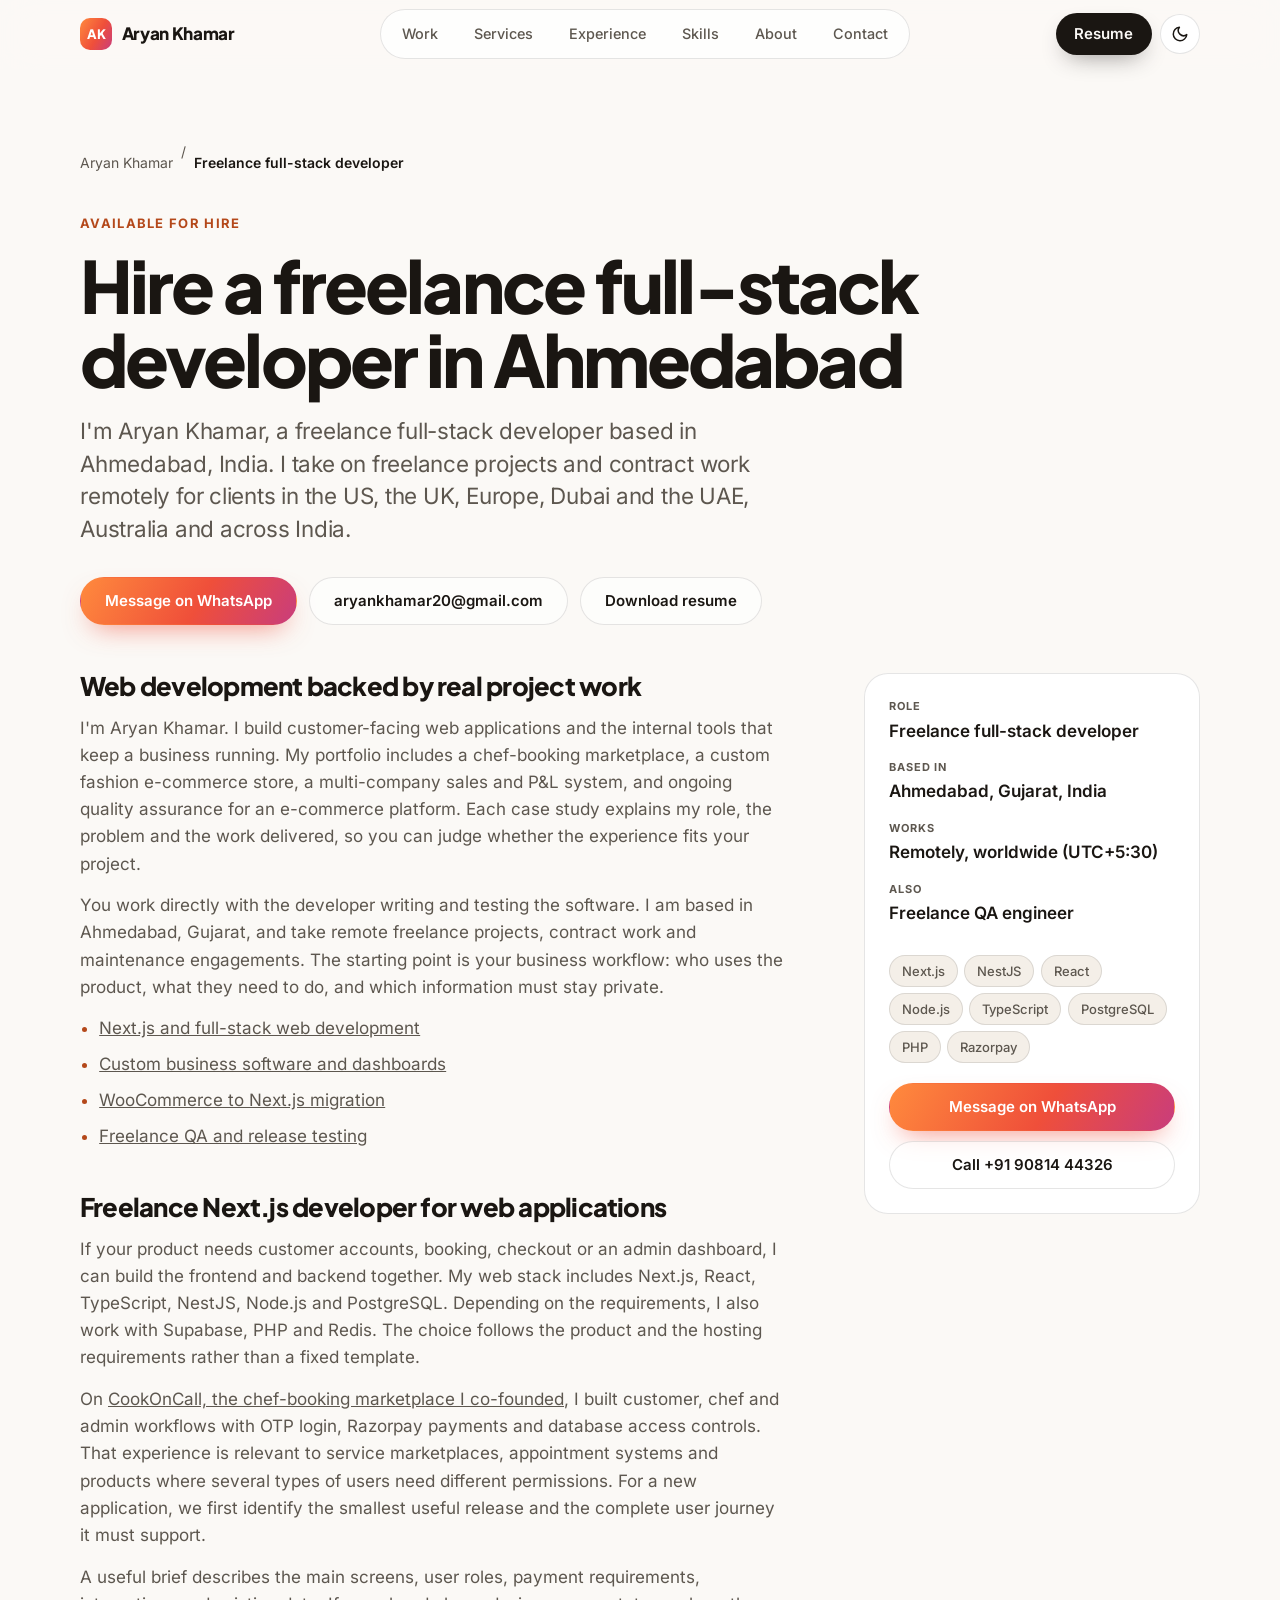
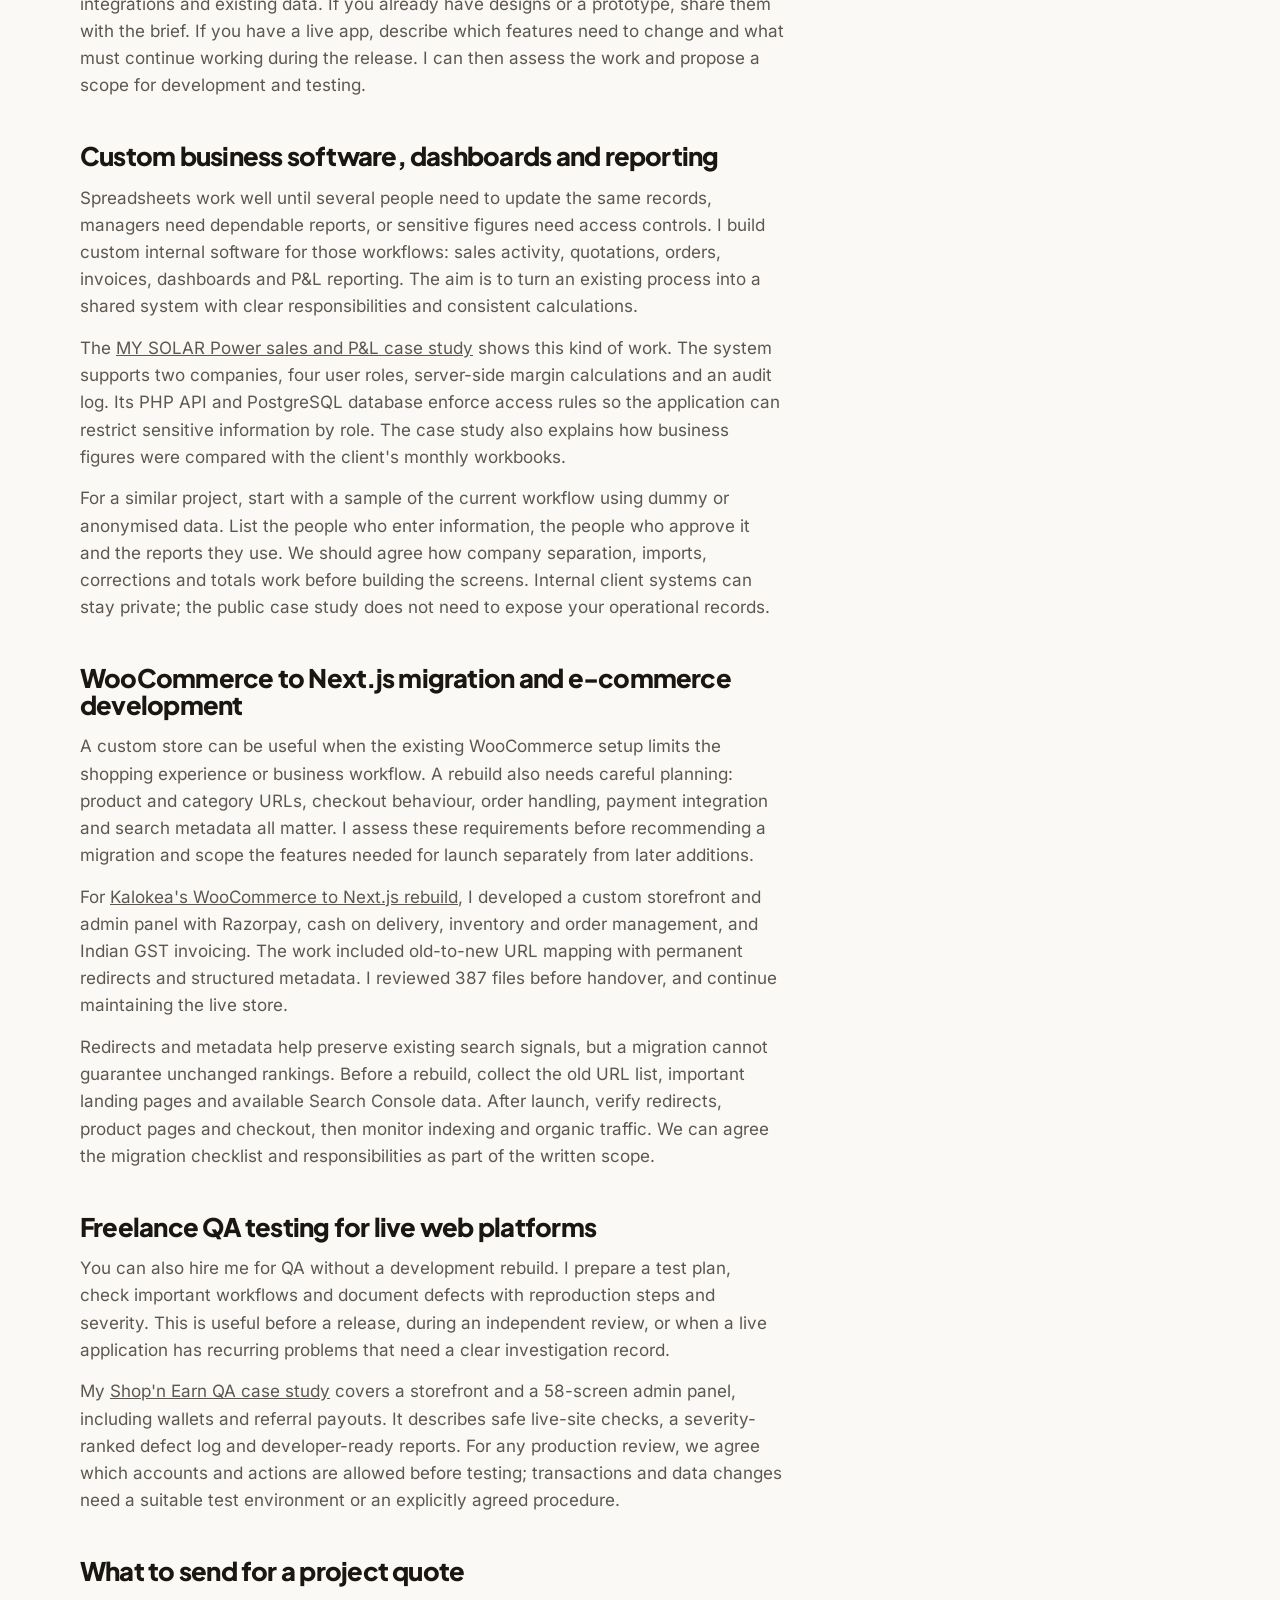
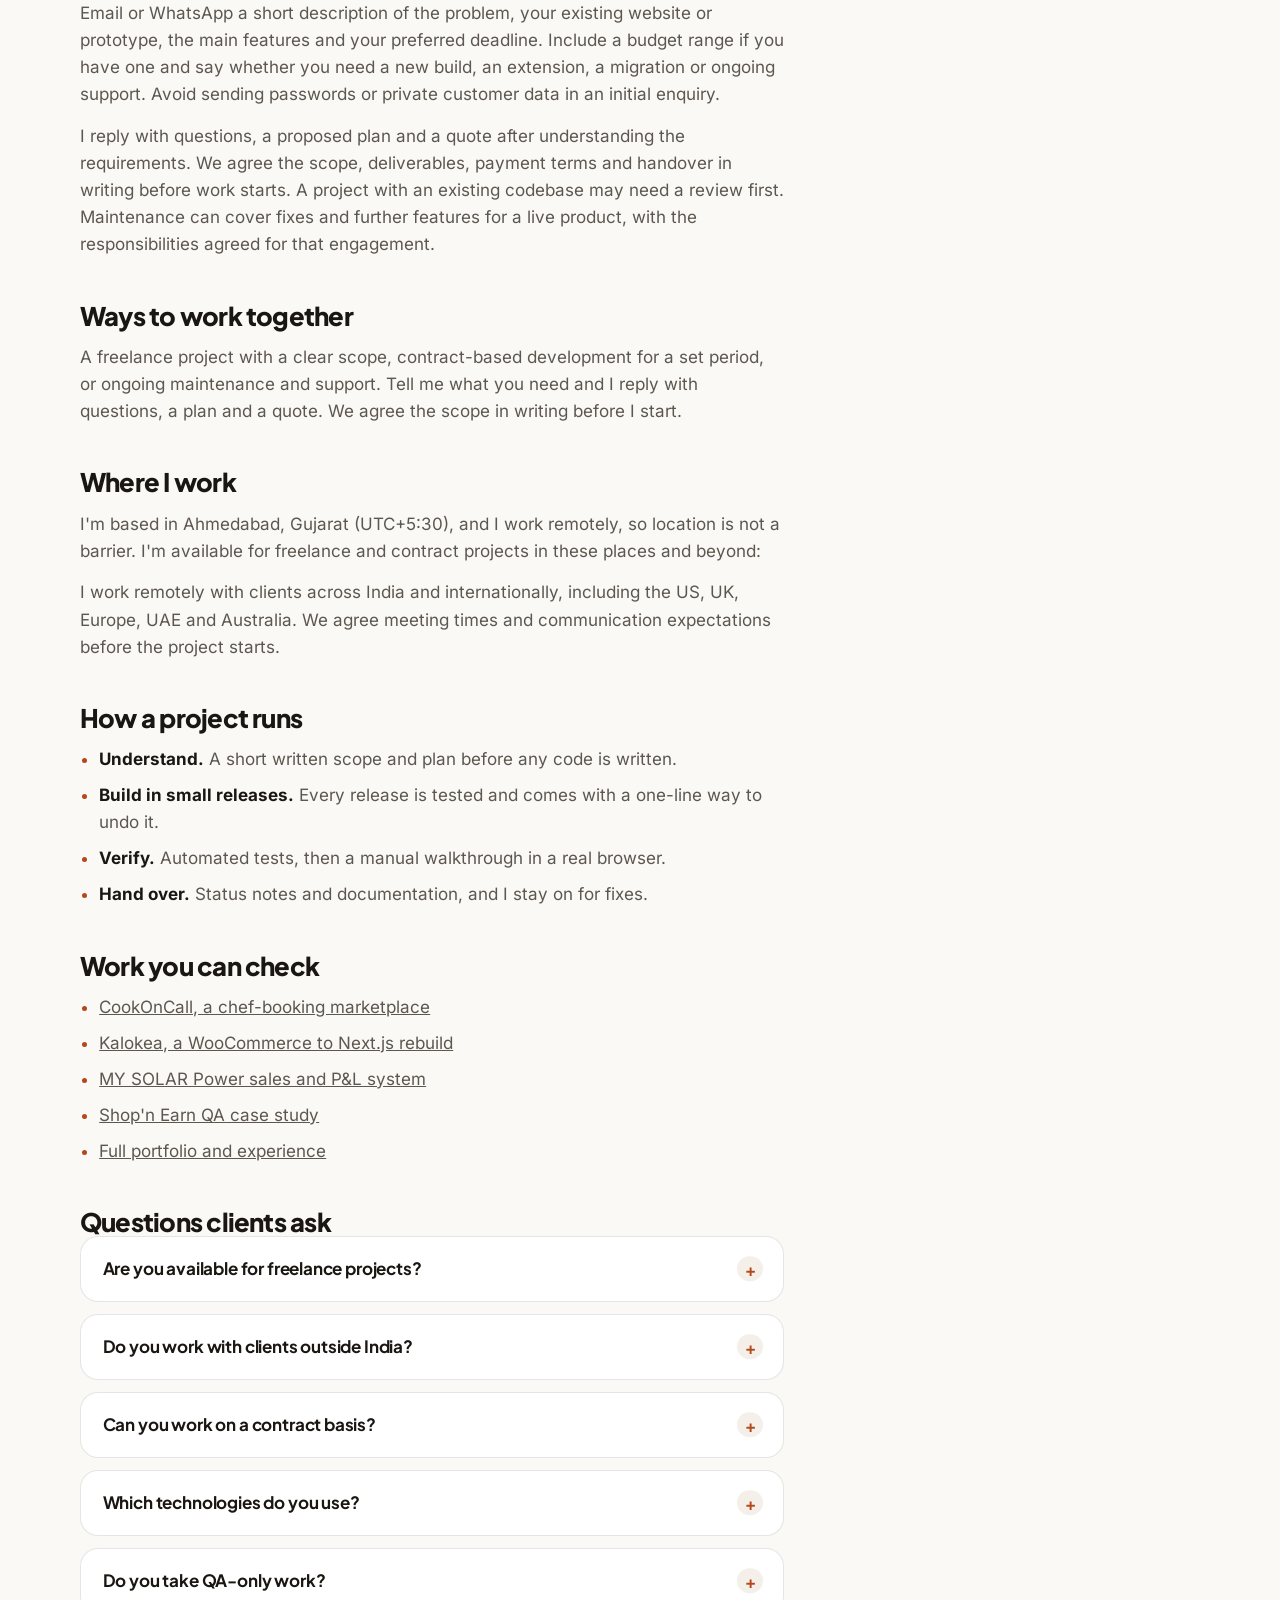
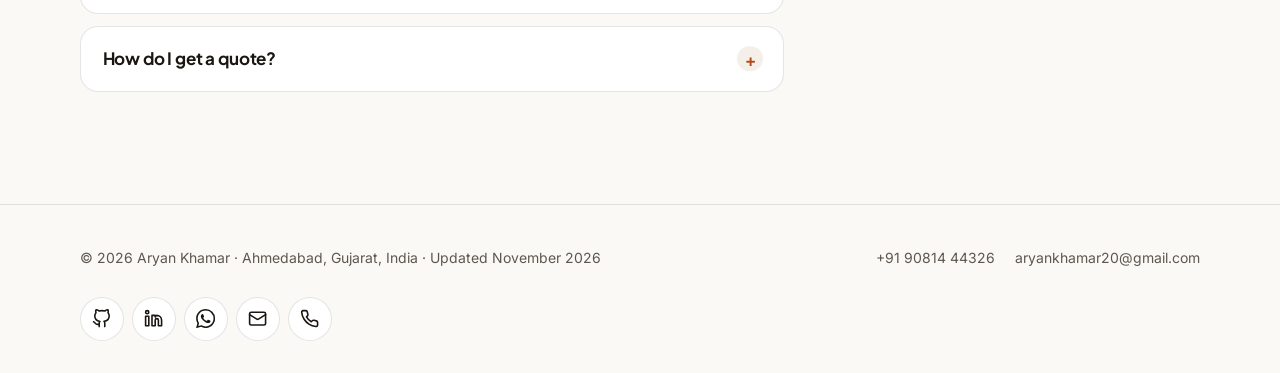
==== commit 63bba5a2: "Improve freelance search intent, service evidence and crawl paths" ====
--- a/freelance-full-stack-developer/index.html
+++ b/freelance-full-stack-developer/index.html
@@ -3,8 +3,8 @@
 <head>
 <meta charset="utf-8">
 <meta name="viewport" content="width=device-width, initial-scale=1">
-<title>Hire a Remote Freelance Full-Stack Developer | Aryan Khamar</title>
-<meta name="description" content="Hire a remote freelance full-stack developer from India: Next.js, NestJS and PostgreSQL apps, e-commerce and QA for the US, UK, Europe, Dubai and Australia.">
+<title>Freelance Full-Stack Developer Ahmedabad | Aryan Khamar</title>
+<meta name="description" content="Hire Aryan Khamar in Ahmedabad for Next.js apps, custom business software, WooCommerce migration and QA. Explore case studies and request a project quote.">
 <link rel="canonical" href="https://aryankhamar.dev/freelance-full-stack-developer/">
 <meta name="robots" content="index, follow, max-image-preview:large, max-snippet:-1, max-video-preview:-1">
 <meta name="author" content="Aryan Khamar">
@@ -14,14 +14,16 @@
 <meta name="geo.region" content="IN-GJ">
 <meta name="geo.placename" content="Ahmedabad">
 <link rel="icon" type="image/svg+xml" href="../favicon.svg">
-<link rel="icon" type="image/png" sizes="32x32" href="../favicon-32.png">
+<link rel="icon" type="image/png" sizes="96x96" href="../favicon-96.png">
+<link rel="icon" type="image/png" sizes="48x48" href="../favicon-48.png">
+<link rel="icon" href="../favicon.ico" sizes="16x16 32x32 48x48">
 <link rel="apple-touch-icon" href="../apple-touch-icon.png">
 <link rel="manifest" href="../site.webmanifest">
 <meta property="og:type" content="website">
 <meta property="og:site_name" content="Aryan Khamar">
 <meta property="og:locale" content="en_IN">
-<meta property="og:title" content="Hire a Remote Freelance Full-Stack Developer | Aryan Khamar">
-<meta property="og:description" content="Hire a remote freelance full-stack developer from India: Next.js, NestJS and PostgreSQL apps, e-commerce and QA for the US, UK, Europe, Dubai and Australia.">
+<meta property="og:title" content="Freelance Full-Stack Developer Ahmedabad | Aryan Khamar">
+<meta property="og:description" content="Hire Aryan Khamar in Ahmedabad for Next.js apps, custom business software, WooCommerce migration and QA. Explore case studies and request a project quote.">
 <meta property="og:url" content="https://aryankhamar.dev/freelance-full-stack-developer/">
 <meta property="og:image" content="https://aryankhamar.dev/og-image.jpg">
 <meta property="og:image:type" content="image/jpeg">
@@ -29,8 +31,8 @@
 <meta property="og:image:height" content="630">
 <meta property="og:image:alt" content="Aryan Khamar, remote freelance full-stack developer from India">
 <meta name="twitter:card" content="summary_large_image">
-<meta name="twitter:title" content="Hire a Remote Freelance Full-Stack Developer | Aryan Khamar">
-<meta name="twitter:description" content="Hire a remote freelance full-stack developer from India: Next.js, NestJS and PostgreSQL apps, e-commerce and QA for the US, UK, Europe, Dubai and Australia.">
+<meta name="twitter:title" content="Freelance Full-Stack Developer Ahmedabad | Aryan Khamar">
+<meta name="twitter:description" content="Hire Aryan Khamar in Ahmedabad for Next.js apps, custom business software, WooCommerce migration and QA. Explore case studies and request a project quote.">
 <meta name="twitter:image" content="https://aryankhamar.dev/og-image.jpg">
 <script>
   (function () {
@@ -54,10 +56,10 @@
       "@type": "WebPage",
       "@id": "https://aryankhamar.dev/freelance-full-stack-developer/#webpage",
       "url": "https://aryankhamar.dev/freelance-full-stack-developer/",
-      "name": "Hire a Remote Freelance Full-Stack Developer | Aryan Khamar",
-      "description": "Hire a remote freelance full-stack developer from India: Next.js, NestJS and PostgreSQL apps, e-commerce and QA for the US, UK, Europe, Dubai and Australia.",
+      "name": "Freelance Full-Stack Developer Ahmedabad | Aryan Khamar",
+      "description": "Hire Aryan Khamar in Ahmedabad for Next.js apps, custom business software, WooCommerce migration and QA. Explore case studies and request a project quote.",
       "inLanguage": "en",
-      "dateModified": "2026-10-22",
+      "dateModified": "2026-11-01T00:30:00+05:30",
       "isPartOf": {
         "@id": "https://aryankhamar.dev/#website"
       },
@@ -146,6 +148,62 @@
           }
         }
       ]
+    },
+    {
+      "@type": "Service",
+      "@id": "https://aryankhamar.dev/freelance-full-stack-developer/#nextjs-development-service",
+      "name": "Next.js web application development",
+      "serviceType": "Next.js web application development",
+      "url": "https://aryankhamar.dev/freelance-full-stack-developer/#nextjs-development",
+      "provider": {
+        "@id": "https://aryankhamar.dev/#person"
+      },
+      "areaServed": {
+        "@type": "Place",
+        "name": "Remote, worldwide"
+      }
+    },
+    {
+      "@type": "Service",
+      "@id": "https://aryankhamar.dev/freelance-full-stack-developer/#custom-business-software-service",
+      "name": "Custom business software development",
+      "serviceType": "Custom business software development",
+      "url": "https://aryankhamar.dev/freelance-full-stack-developer/#custom-business-software",
+      "provider": {
+        "@id": "https://aryankhamar.dev/#person"
+      },
+      "areaServed": {
+        "@type": "Place",
+        "name": "Remote, worldwide"
+      }
+    },
+    {
+      "@type": "Service",
+      "@id": "https://aryankhamar.dev/freelance-full-stack-developer/#woocommerce-migration-service",
+      "name": "WooCommerce to Next.js migration",
+      "serviceType": "WooCommerce to Next.js migration",
+      "url": "https://aryankhamar.dev/freelance-full-stack-developer/#woocommerce-migration",
+      "provider": {
+        "@id": "https://aryankhamar.dev/#person"
+      },
+      "areaServed": {
+        "@type": "Place",
+        "name": "Remote, worldwide"
+      }
+    },
+    {
+      "@type": "Service",
+      "@id": "https://aryankhamar.dev/freelance-full-stack-developer/#qa-testing-service",
+      "name": "Web application QA testing",
+      "serviceType": "Web application QA testing",
+      "url": "https://aryankhamar.dev/freelance-full-stack-developer/#qa-testing",
+      "provider": {
+        "@id": "https://aryankhamar.dev/#person"
+      },
+      "areaServed": {
+        "@type": "Place",
+        "name": "Remote, worldwide"
+      }
     }
   ]
 }
@@ -194,7 +252,7 @@
     <div class="wrap">
       <nav class="crumbs" aria-label="Breadcrumb"><a href="../">Aryan Khamar</a><span aria-hidden="true">/</span><span aria-current="page">Freelance full-stack developer</span></nav>
       <p class="eyebrow">Available for hire</p>
-      <h1 class="case-title">Freelance full-stack developer for hire</h1>
+      <h1 class="case-title">Hire a freelance full-stack developer in Ahmedabad</h1>
       <p class="case-lead">I'm Aryan Khamar, a freelance full-stack developer based in Ahmedabad, India. I take on freelance projects and contract work remotely for clients in the US, the UK, Europe, Dubai and the UAE, Australia and across India.</p>
       <div class="cta"><a class="btn btn-grad" href="https://wa.me/919081444326?text=Hi%20Aryan%2C%20I%20saw%20your%20portfolio%20and%20would%20like%20to%20talk%20about%20a%20project." target="_blank" rel="noopener noreferrer">Message on WhatsApp</a><a class="btn btn-ghost" href="mailto:aryankhamar20@gmail.com">aryankhamar20@gmail.com</a><a class="btn btn-ghost" href="../Aryan-Khamar-Resume.pdf" download>Download resume</a></div>
     </div>
@@ -203,13 +261,33 @@
   <section class="case-main">
     <div class="wrap case-body">
       <article class="prose">
-        <h2>What I can build for you</h2>
-        <ul><li><strong>Web applications and SaaS products.</strong> Next.js, React, NestJS, Node.js, TypeScript and PostgreSQL, from first sketch to production.</li><li><strong>E-commerce stores and migrations.</strong> Custom stores, WooCommerce and WordPress migrations that keep search rankings, Razorpay and cash-on-delivery checkout, and India GST invoicing.</li><li><strong>Marketplaces and booking platforms.</strong> Accounts, roles, availability, online payments and admin dashboards.</li><li><strong>Internal business software.</strong> Dashboards, sales tracking, P&amp;L and reports with user roles and audit logs, replacing spreadsheets.</li><li><strong>Integrations and automation.</strong> Razorpay payment gateway, WhatsApp and email automation, and third-party APIs.</li><li><strong>QA and software testing.</strong> Test plans, live-site testing and release audits for platforms that handle real money.</li><li><strong>Maintenance and support.</strong> Ongoing fixes, features and monitoring for live sites and apps.</li></ul>
+        <h2>Web development backed by real project work</h2>
+        <p>I'm Aryan Khamar. I build customer-facing web applications and the internal tools that keep a business running. My portfolio includes a chef-booking marketplace, a custom fashion e-commerce store, a multi-company sales and P&amp;L system, and ongoing quality assurance for an e-commerce platform. Each case study explains my role, the problem and the work delivered, so you can judge whether the experience fits your project.</p>
+        <p>You work directly with the developer writing and testing the software. I am based in Ahmedabad, Gujarat, and take remote freelance projects, contract work and maintenance engagements. The starting point is your business workflow: who uses the product, what they need to do, and which information must stay private.</p>
+        <nav aria-label="Development services"><ul><li><a href="#nextjs-development">Next.js and full-stack web development</a></li><li><a href="#custom-business-software">Custom business software and dashboards</a></li><li><a href="#woocommerce-migration">WooCommerce to Next.js migration</a></li><li><a href="#qa-testing">Freelance QA and release testing</a></li></ul></nav>
+        <h2 id="nextjs-development">Freelance Next.js developer for web applications</h2>
+        <p>If your product needs customer accounts, booking, checkout or an admin dashboard, I can build the frontend and backend together. My web stack includes Next.js, React, TypeScript, NestJS, Node.js and PostgreSQL. Depending on the requirements, I also work with Supabase, PHP and Redis. The choice follows the product and the hosting requirements rather than a fixed template.</p>
+        <p>On <a href="../work/cookoncall/">CookOnCall, the chef-booking marketplace I co-founded</a>, I built customer, chef and admin workflows with OTP login, Razorpay payments and database access controls. That experience is relevant to service marketplaces, appointment systems and products where several types of users need different permissions. For a new application, we first identify the smallest useful release and the complete user journey it must support.</p>
+        <p>A useful brief describes the main screens, user roles, payment requirements, integrations and existing data. If you already have designs or a prototype, share them with the brief. If you have a live app, describe which features need to change and what must continue working during the release. I can then assess the work and propose a scope for development and testing.</p>
+        <h2 id="custom-business-software">Custom business software, dashboards and reporting</h2>
+        <p>Spreadsheets work well until several people need to update the same records, managers need dependable reports, or sensitive figures need access controls. I build custom internal software for those workflows: sales activity, quotations, orders, invoices, dashboards and P&amp;L reporting. The aim is to turn an existing process into a shared system with clear responsibilities and consistent calculations.</p>
+        <p>The <a href="../work/my-solar-sales-pl-system/">MY SOLAR Power sales and P&amp;L case study</a> shows this kind of work. The system supports two companies, four user roles, server-side margin calculations and an audit log. Its PHP API and PostgreSQL database enforce access rules so the application can restrict sensitive information by role. The case study also explains how business figures were compared with the client's monthly workbooks.</p>
+        <p>For a similar project, start with a sample of the current workflow using dummy or anonymised data. List the people who enter information, the people who approve it and the reports they use. We should agree how company separation, imports, corrections and totals work before building the screens. Internal client systems can stay private; the public case study does not need to expose your operational records.</p>
+        <h2 id="woocommerce-migration">WooCommerce to Next.js migration and e-commerce development</h2>
+        <p>A custom store can be useful when the existing WooCommerce setup limits the shopping experience or business workflow. A rebuild also needs careful planning: product and category URLs, checkout behaviour, order handling, payment integration and search metadata all matter. I assess these requirements before recommending a migration and scope the features needed for launch separately from later additions.</p>
+        <p>For <a href="../work/kalokea/">Kalokea's WooCommerce to Next.js rebuild</a>, I developed a custom storefront and admin panel with Razorpay, cash on delivery, inventory and order management, and Indian GST invoicing. The work included old-to-new URL mapping with permanent redirects and structured metadata. I reviewed 387 files before handover, and continue maintaining the live store.</p>
+        <p>Redirects and metadata help preserve existing search signals, but a migration cannot guarantee unchanged rankings. Before a rebuild, collect the old URL list, important landing pages and available Search Console data. After launch, verify redirects, product pages and checkout, then monitor indexing and organic traffic. We can agree the migration checklist and responsibilities as part of the written scope.</p>
+        <h2 id="qa-testing">Freelance QA testing for live web platforms</h2>
+        <p>You can also hire me for QA without a development rebuild. I prepare a test plan, check important workflows and document defects with reproduction steps and severity. This is useful before a release, during an independent review, or when a live application has recurring problems that need a clear investigation record.</p>
+        <p>My <a href="../work/shopnearn-qa/">Shop'n Earn QA case study</a> covers a storefront and a 58-screen admin panel, including wallets and referral payouts. It describes safe live-site checks, a severity-ranked defect log and developer-ready reports. For any production review, we agree which accounts and actions are allowed before testing; transactions and data changes need a suitable test environment or an explicitly agreed procedure.</p>
+        <h2>What to send for a project quote</h2>
+        <p>Email or WhatsApp a short description of the problem, your existing website or prototype, the main features and your preferred deadline. Include a budget range if you have one and say whether you need a new build, an extension, a migration or ongoing support. Avoid sending passwords or private customer data in an initial enquiry.</p>
+        <p>I reply with questions, a proposed plan and a quote after understanding the requirements. We agree the scope, deliverables, payment terms and handover in writing before work starts. A project with an existing codebase may need a review first. Maintenance can cover fixes and further features for a live product, with the responsibilities agreed for that engagement.</p>
         <h2>Ways to work together</h2>
         <p>A freelance project with a clear scope, contract-based development for a set period, or ongoing maintenance and support. Tell me what you need and I reply with questions, a plan and a quote. We agree the scope in writing before I start.</p>
         <h2>Where I work</h2>
         <p>I'm based in Ahmedabad, Gujarat (UTC+5:30), and I work remotely, so location is not a barrier. I'm available for freelance and contract projects in these places and beyond:</p>
-        <p><strong>United States and Canada:</strong> New York, San Francisco, Austin, Toronto and anywhere else. <strong>UK and Europe:</strong> London, Dublin, Berlin, Amsterdam, Paris and Zurich. <strong>UAE and the Gulf:</strong> Dubai, Abu Dhabi, Sharjah, Riyadh and Doha. <strong>Australia and Asia-Pacific:</strong> Sydney, Melbourne and Singapore. <strong>India:</strong> Ahmedabad, Gandhinagar, Surat, Vadodara, Rajkot, Mumbai, Pune, Delhi NCR, Bengaluru, Hyderabad, Chennai and Kolkata. <strong>Worldwide:</strong> any country, remotely.</p>
+        <p>I work remotely with clients across India and internationally, including the US, UK, Europe, UAE and Australia. We agree meeting times and communication expectations before the project starts.</p>
         <h2>How a project runs</h2>
         <ul><li><strong>Understand.</strong> A short written scope and plan before any code is written.</li><li><strong>Build in small releases.</strong> Every release is tested and comes with a one-line way to undo it.</li><li><strong>Verify.</strong> Automated tests, then a manual walkthrough in a real browser.</li><li><strong>Hand over.</strong> Status notes and documentation, and I stay on for fixes.</li></ul>
         <h2>Work you can check</h2>
@@ -237,7 +315,7 @@
 
 <footer class="site-footer">
   <div class="wrap foot">
-    <span>© <span id="year">2026</span> Aryan Khamar · Ahmedabad, Gujarat, India · Updated October 2026</span>
+    <span>© <span id="year">2026</span> Aryan Khamar · Ahmedabad, Gujarat, India · Updated November 2026</span>
     <span class="foot-contact"><a href="tel:+919081444326">+91 90814 44326</a><a href="mailto:aryankhamar20@gmail.com">aryankhamar20@gmail.com</a></span>
     <ul class="social" aria-label="Find me online"><li><a href="https://github.com/aryankhamar20-cloud" target="_blank" rel="me noopener noreferrer" aria-label="GitHub: github.com/aryankhamar20-cloud" title="GitHub"><svg aria-hidden="true"><use href="#i-github"/></svg></a></li><li><a href="https://linkedin.com/in/aryan-khamar" target="_blank" rel="me noopener noreferrer" aria-label="LinkedIn: linkedin.com/in/aryan-khamar" title="LinkedIn"><svg aria-hidden="true"><use href="#i-linkedin"/></svg></a></li><li><a href="https://wa.me/919081444326?text=Hi%20Aryan%2C%20I%20saw%20your%20portfolio%20and%20would%20like%20to%20talk%20about%20a%20project." target="_blank" rel="me noopener noreferrer" aria-label="WhatsApp: +91 90814 44326" title="WhatsApp"><svg aria-hidden="true"><use href="#i-whatsapp"/></svg></a></li><li><a href="mailto:aryankhamar20@gmail.com" aria-label="Email: aryankhamar20@gmail.com" title="Email"><svg aria-hidden="true"><use href="#i-mail"/></svg></a></li><li><a href="tel:+919081444326" aria-label="Call: +91 90814 44326" title="Call"><svg aria-hidden="true"><use href="#i-phone"/></svg></a></li></ul>
   </div>
